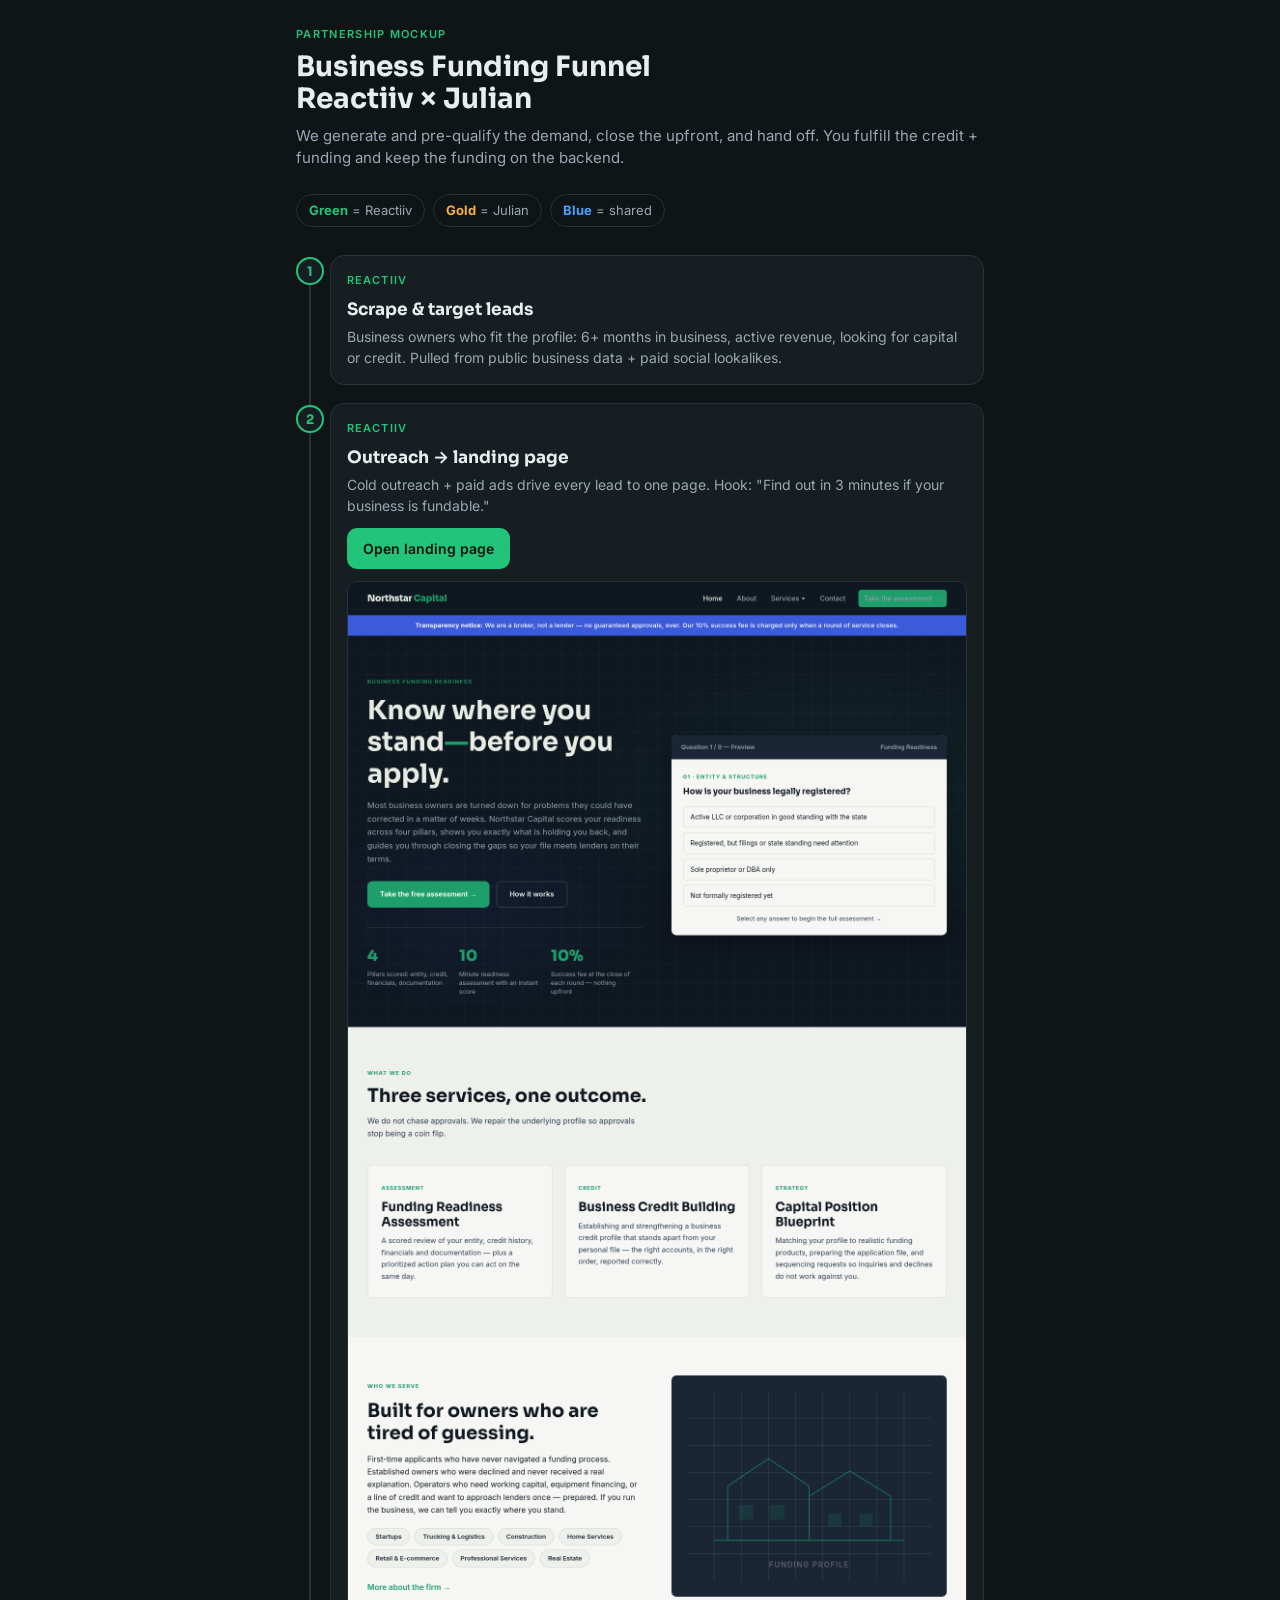
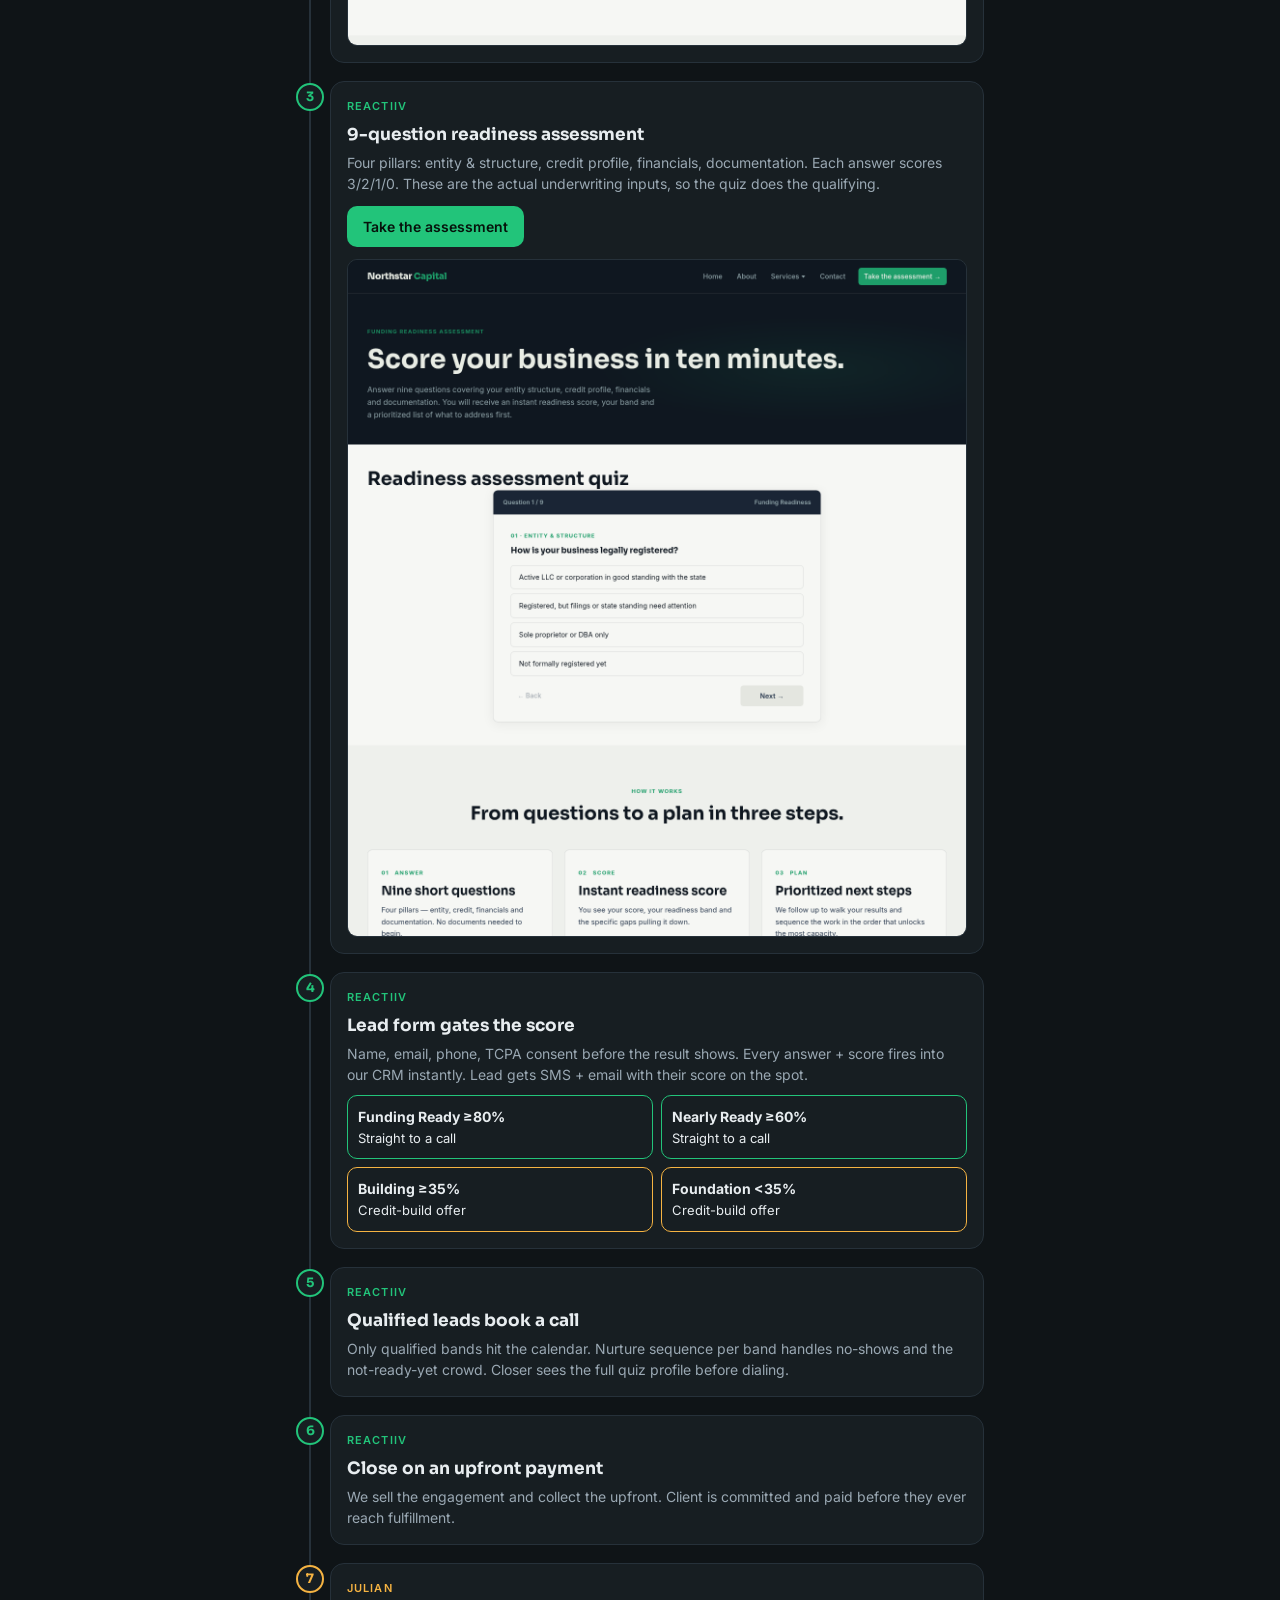
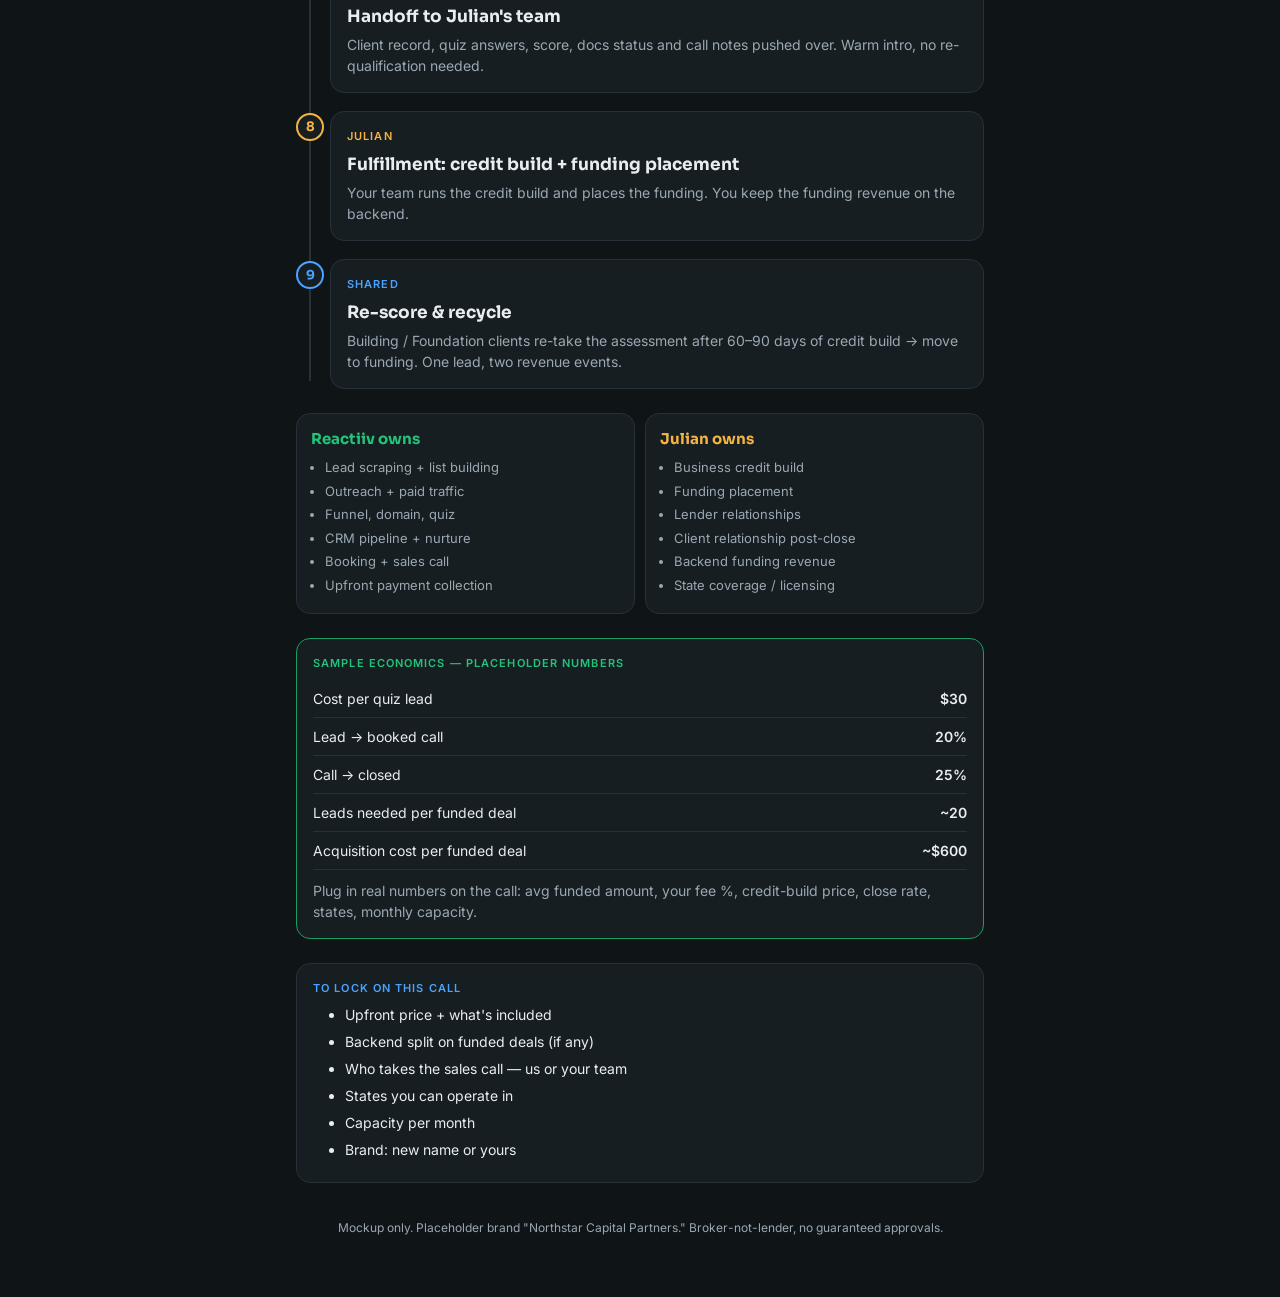
==== index.html @ c7d6a786 "Funnel mockup" ====
<!DOCTYPE html>
<html lang="en">
<head>
<meta charset="UTF-8">
<meta name="viewport" content="width=device-width, initial-scale=1.0">
<title>Funding Funnel — Partnership Mockup</title>
<link href="https://fonts.googleapis.com/css2?family=Sora:wght@600;700&family=Inter:wght@400;500;600&display=swap" rel="stylesheet">
<style>
:root{--bg:#0f1417;--card:#171e22;--line:#26313a;--text:#e8edf0;--muted:#9aa8b3;--em:#22c47a;--em2:#1a9d61;--amber:#f5b342;--blue:#4aa3ff}
*{box-sizing:border-box;margin:0;padding:0}
body{font-family:Inter,system-ui,sans-serif;background:var(--bg);color:var(--text);line-height:1.5;-webkit-font-smoothing:antialiased}
.wrap{max-width:720px;margin:0 auto;padding:20px 16px 60px}
h1,h2,h3{font-family:Sora,Inter,sans-serif}
.tag{display:inline-block;font-size:11px;letter-spacing:.12em;text-transform:uppercase;color:var(--em);font-weight:600;margin-bottom:8px}
h1{font-size:28px;line-height:1.15;margin-bottom:10px}
.sub{color:var(--muted);font-size:15px;margin-bottom:24px}
.pill-row{display:flex;gap:8px;flex-wrap:wrap;margin-bottom:28px}
.pill{border:1px solid var(--line);border-radius:999px;padding:6px 12px;font-size:13px;color:var(--muted)}
.pill b{color:var(--text)}
.flow{position:relative;padding-left:34px}
.flow:before{content:"";position:absolute;left:13px;top:8px;bottom:8px;width:2px;background:var(--line)}
.step{position:relative;margin-bottom:18px}
.step .num{position:absolute;left:-34px;top:2px;width:28px;height:28px;border-radius:50%;background:var(--card);border:2px solid var(--em);color:var(--em);font-weight:700;font-size:13px;display:flex;align-items:center;justify-content:center;font-family:Sora}
.step.j .num{border-color:var(--amber);color:var(--amber)}
.card{background:var(--card);border:1px solid var(--line);border-radius:14px;padding:16px}
.card h3{font-size:17px;margin-bottom:4px}
.owner{font-size:11px;font-weight:600;letter-spacing:.1em;text-transform:uppercase;margin-bottom:8px}
.owner.r{color:var(--em)} .owner.j{color:var(--amber)} .owner.s{color:var(--blue)}
.card p{color:var(--muted);font-size:14px}
.card ul{margin:8px 0 0 16px;color:var(--muted);font-size:14px}
.card li{margin-bottom:3px}
.btn{display:inline-block;margin-top:12px;background:var(--em);color:#06120b;font-weight:600;padding:10px 16px;border-radius:10px;text-decoration:none;font-size:14px}
.btn.ghost{background:transparent;border:1px solid var(--line);color:var(--text);margin-left:6px}
.shot{width:100%;border-radius:10px;border:1px solid var(--line);margin-top:12px;display:block}
.bands{display:grid;grid-template-columns:1fr 1fr;gap:8px;margin-top:10px}
.band{border-radius:10px;padding:10px;font-size:13px;border:1px solid var(--line)}
.band b{display:block;font-size:14px;margin-bottom:2px}
.band.g{border-color:var(--em)} .band.y{border-color:var(--amber)}
.split{display:grid;grid-template-columns:1fr 1fr;gap:10px;margin-top:24px}
.side{background:var(--card);border:1px solid var(--line);border-radius:14px;padding:14px}
.side h3{font-size:15px;margin-bottom:8px}
.side.r h3{color:var(--em)} .side.j h3{color:var(--amber)}
.side li{font-size:13px;color:var(--muted);margin-left:14px;margin-bottom:4px}
.money{margin-top:24px}
.money .card{border-color:var(--em2)}
.row{display:flex;justify-content:space-between;padding:8px 0;border-bottom:1px solid var(--line);font-size:14px}
.row:last-child{border-bottom:0}
.row span:last-child{font-weight:600}
.note{font-size:12px;color:var(--muted);margin-top:10px}
.q{margin-top:24px}
.q li{color:var(--text);font-size:14px;margin-left:16px;margin-bottom:6px}
footer{margin-top:36px;font-size:12px;color:var(--muted);text-align:center}
@media(max-width:420px){.split{grid-template-columns:1fr}h1{font-size:24px}}
</style>
</head>
<body>
<div class="wrap">
  <span class="tag">Partnership mockup</span>
  <h1>Business Funding Funnel<br>Reactiiv × Julian</h1>
  <p class="sub">We generate and pre-qualify the demand, close the upfront, and hand off. You fulfill the credit + funding and keep the funding on the backend.</p>

  <div class="pill-row">
    <span class="pill"><b style="color:var(--em)">Green</b> = Reactiiv</span>
    <span class="pill"><b style="color:var(--amber)">Gold</b> = Julian</span>
    <span class="pill"><b style="color:var(--blue)">Blue</b> = shared</span>
  </div>

  <div class="flow">
    <div class="step"><div class="num">1</div><div class="card">
      <div class="owner r">Reactiiv</div>
      <h3>Scrape & target leads</h3>
      <p>Business owners who fit the profile: 6+ months in business, active revenue, looking for capital or credit. Pulled from public business data + paid social lookalikes.</p>
    </div></div>

    <div class="step"><div class="num">2</div><div class="card">
      <div class="owner r">Reactiiv</div>
      <h3>Outreach → landing page</h3>
      <p>Cold outreach + paid ads drive every lead to one page. Hook: "Find out in 3 minutes if your business is fundable."</p>
      <a class="btn" href="funnel/index.html">Open landing page</a>
      <img class="shot" src="assets/northstar-home.png" alt="Landing page">
    </div></div>

    <div class="step"><div class="num">3</div><div class="card">
      <div class="owner r">Reactiiv</div>
      <h3>9-question readiness assessment</h3>
      <p>Four pillars: entity & structure, credit profile, financials, documentation. Each answer scores 3/2/1/0. These are the actual underwriting inputs, so the quiz does the qualifying.</p>
      <a class="btn" href="funnel/assessment.html">Take the assessment</a>
      <img class="shot" src="assets/northstar-assessment.png" alt="Assessment">
    </div></div>

    <div class="step"><div class="num">4</div><div class="card">
      <div class="owner r">Reactiiv</div>
      <h3>Lead form gates the score</h3>
      <p>Name, email, phone, TCPA consent before the result shows. Every answer + score fires into our CRM instantly. Lead gets SMS + email with their score on the spot.</p>
      <div class="bands">
        <div class="band g"><b>Funding Ready ≥80%</b>Straight to a call</div>
        <div class="band g"><b>Nearly Ready ≥60%</b>Straight to a call</div>
        <div class="band y"><b>Building ≥35%</b>Credit-build offer</div>
        <div class="band y"><b>Foundation &lt;35%</b>Credit-build offer</div>
      </div>
    </div></div>

    <div class="step"><div class="num">5</div><div class="card">
      <div class="owner r">Reactiiv</div>
      <h3>Qualified leads book a call</h3>
      <p>Only qualified bands hit the calendar. Nurture sequence per band handles no-shows and the not-ready-yet crowd. Closer sees the full quiz profile before dialing.</p>
    </div></div>

    <div class="step"><div class="num">6</div><div class="card">
      <div class="owner r">Reactiiv</div>
      <h3>Close on an upfront payment</h3>
      <p>We sell the engagement and collect the upfront. Client is committed and paid before they ever reach fulfillment.</p>
    </div></div>

    <div class="step j"><div class="num">7</div><div class="card">
      <div class="owner j">Julian</div>
      <h3>Handoff to Julian's team</h3>
      <p>Client record, quiz answers, score, docs status and call notes pushed over. Warm intro, no re-qualification needed.</p>
    </div></div>

    <div class="step j"><div class="num">8</div><div class="card">
      <div class="owner j">Julian</div>
      <h3>Fulfillment: credit build + funding placement</h3>
      <p>Your team runs the credit build and places the funding. You keep the funding revenue on the backend.</p>
    </div></div>

    <div class="step"><div class="num" style="border-color:var(--blue);color:var(--blue)">9</div><div class="card">
      <div class="owner s">Shared</div>
      <h3>Re-score & recycle</h3>
      <p>Building / Foundation clients re-take the assessment after 60–90 days of credit build → move to funding. One lead, two revenue events.</p>
    </div></div>
  </div>

  <div class="split">
    <div class="side r"><h3>Reactiiv owns</h3><ul>
      <li>Lead scraping + list building</li><li>Outreach + paid traffic</li><li>Funnel, domain, quiz</li><li>CRM pipeline + nurture</li><li>Booking + sales call</li><li>Upfront payment collection</li></ul></div>
    <div class="side j"><h3>Julian owns</h3><ul>
      <li>Business credit build</li><li>Funding placement</li><li>Lender relationships</li><li>Client relationship post-close</li><li>Backend funding revenue</li><li>State coverage / licensing</li></ul></div>
  </div>

  <div class="money">
    <div class="card">
      <div class="owner r">Sample economics — placeholder numbers</div>
      <div class="row"><span>Cost per quiz lead</span><span>$30</span></div>
      <div class="row"><span>Lead → booked call</span><span>20%</span></div>
      <div class="row"><span>Call → closed</span><span>25%</span></div>
      <div class="row"><span>Leads needed per funded deal</span><span>~20</span></div>
      <div class="row"><span>Acquisition cost per funded deal</span><span>~$600</span></div>
      <p class="note">Plug in real numbers on the call: avg funded amount, your fee %, credit-build price, close rate, states, monthly capacity.</p>
    </div>
  </div>

  <div class="q">
    <div class="card">
      <div class="owner s">To lock on this call</div>
      <ul>
        <li>Upfront price + what's included</li>
        <li>Backend split on funded deals (if any)</li>
        <li>Who takes the sales call — us or your team</li>
        <li>States you can operate in</li>
        <li>Capacity per month</li>
        <li>Brand: new name or yours</li>
      </ul>
    </div>
  </div>

  <footer>Mockup only. Placeholder brand "Northstar Capital Partners." Broker-not-lender, no guaranteed approvals.</footer>
</div>
</body>
</html>
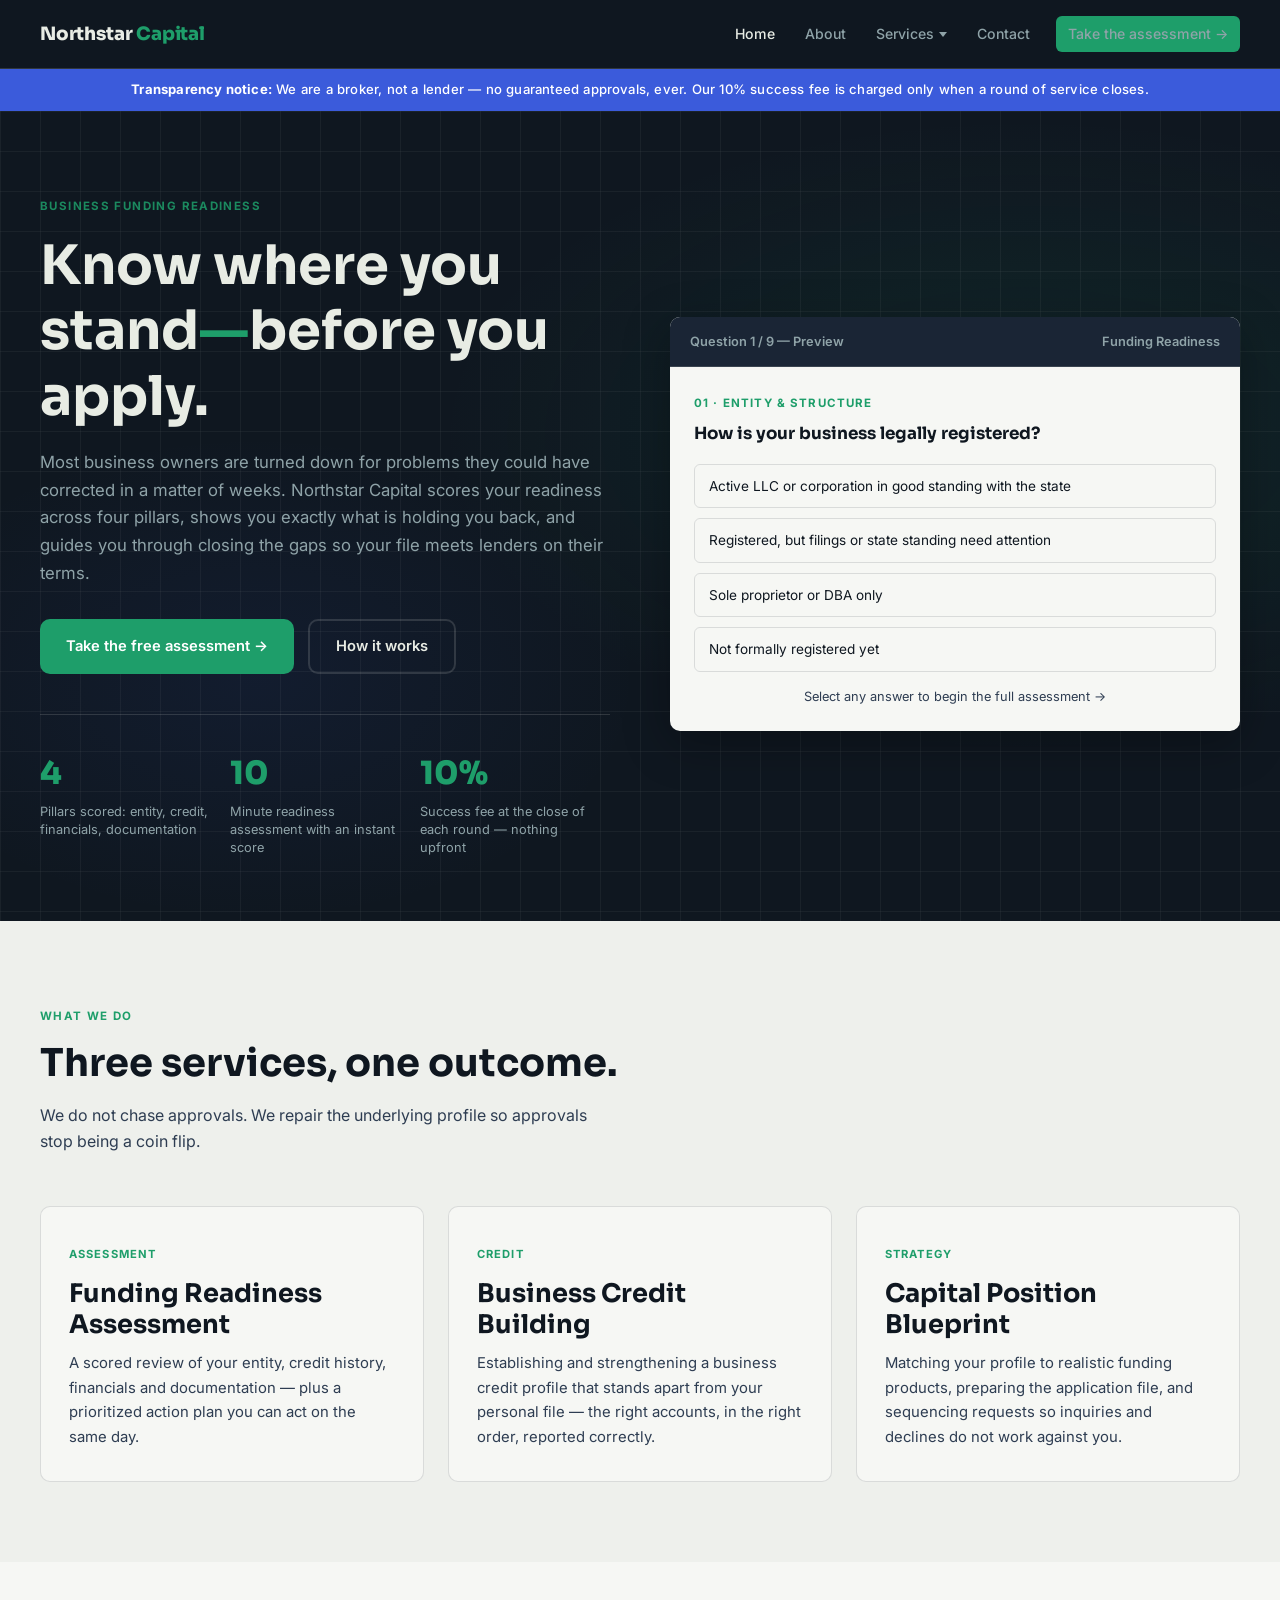
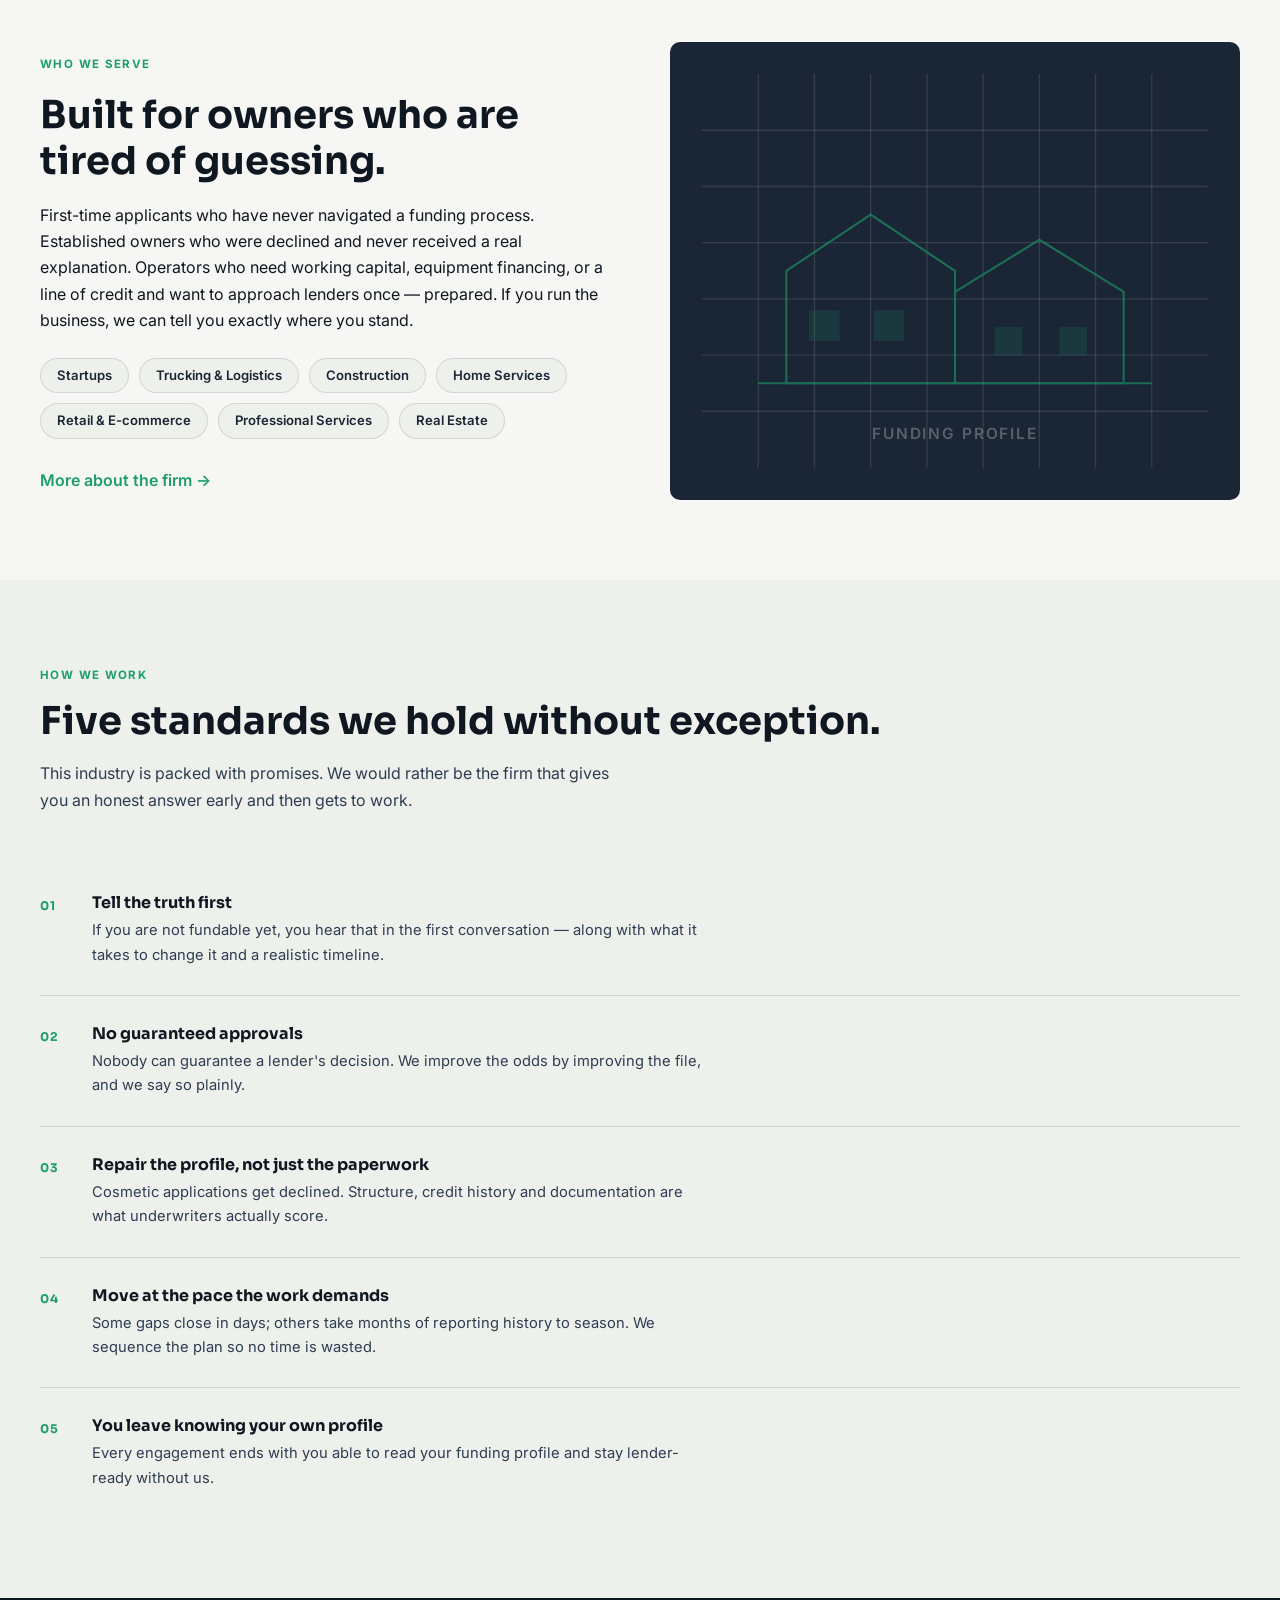
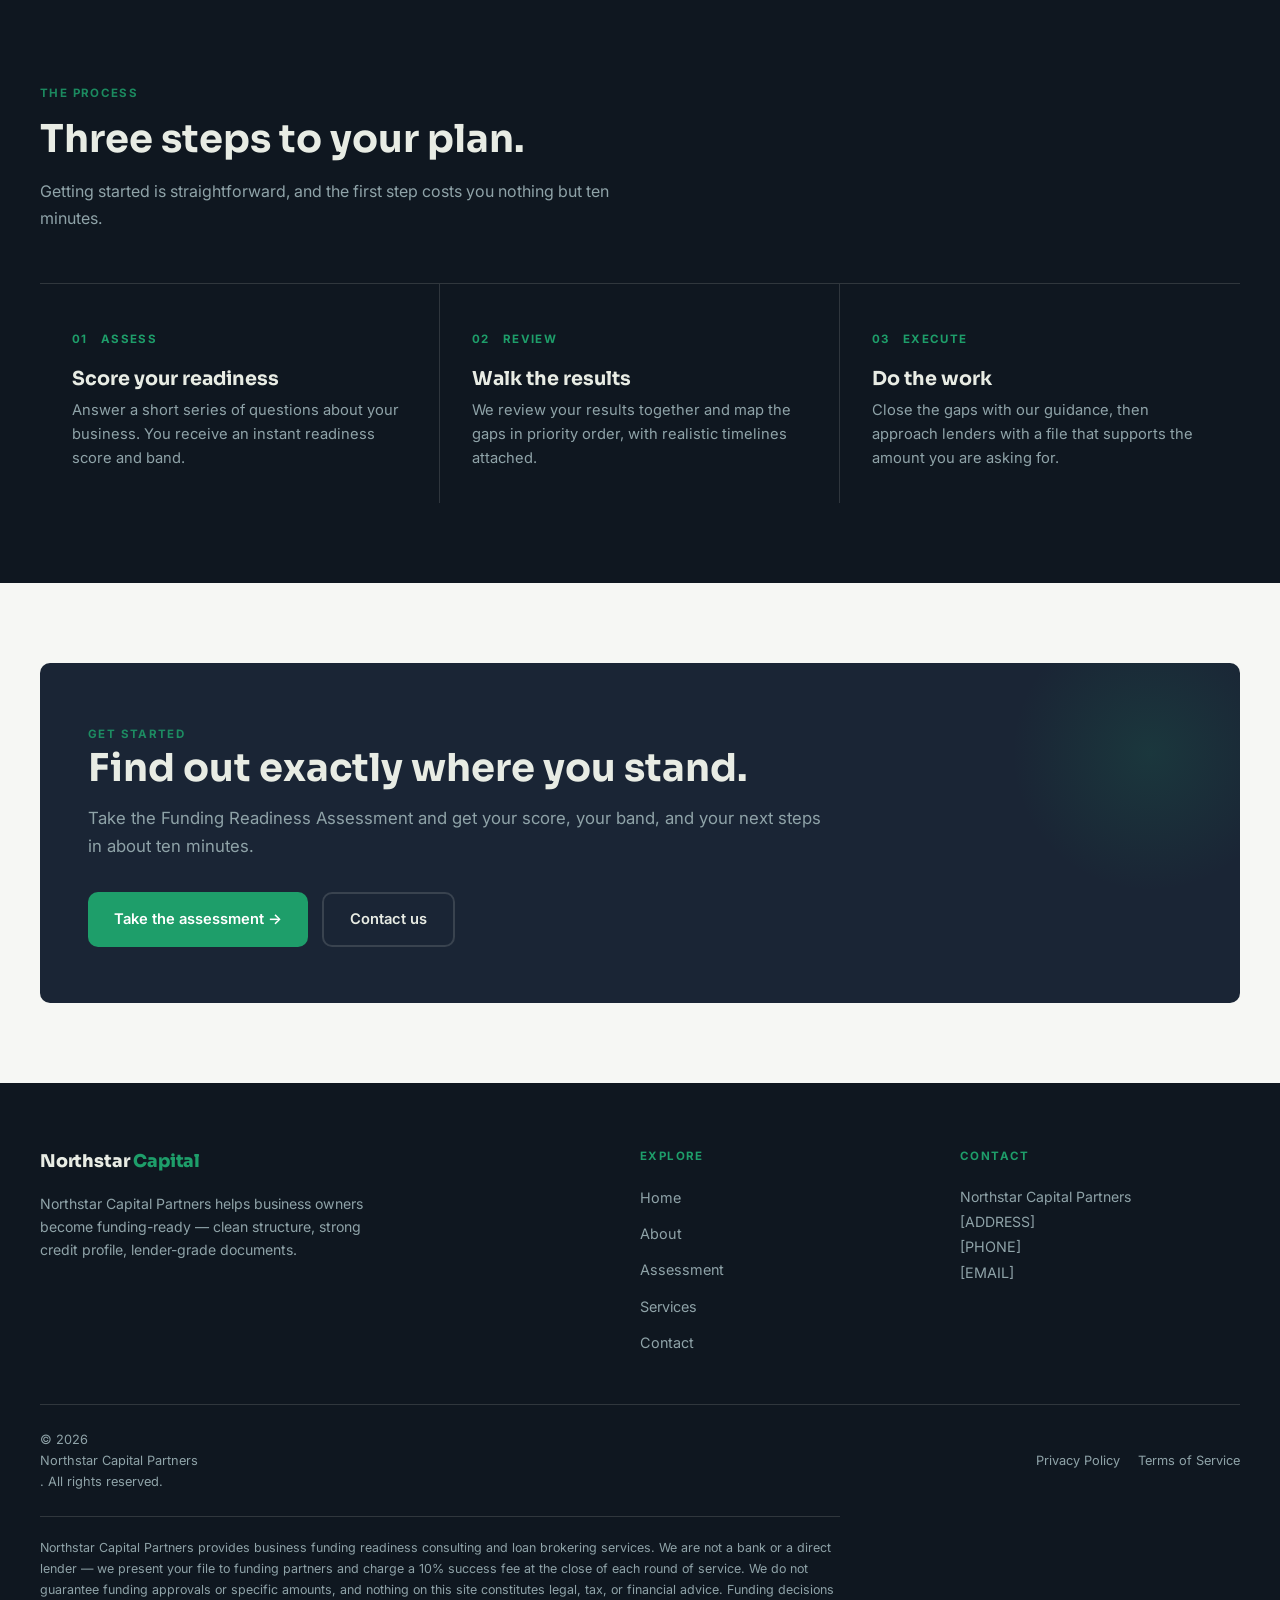
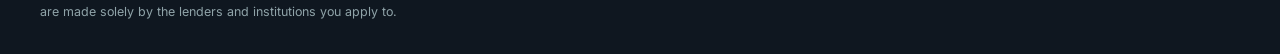
==== commit d0697130: "Funnel at root, overview deck under /overview" ====
--- a/index.html
+++ b/index.html
@@ -1,170 +1,392 @@
 <!DOCTYPE html>
 <html lang="en">
 <head>
-<meta charset="UTF-8">
-<meta name="viewport" content="width=device-width, initial-scale=1.0">
-<title>Funding Funnel — Partnership Mockup</title>
-<link href="https://fonts.googleapis.com/css2?family=Sora:wght@600;700&family=Inter:wght@400;500;600&display=swap" rel="stylesheet">
-<style>
-:root{--bg:#0f1417;--card:#171e22;--line:#26313a;--text:#e8edf0;--muted:#9aa8b3;--em:#22c47a;--em2:#1a9d61;--amber:#f5b342;--blue:#4aa3ff}
-*{box-sizing:border-box;margin:0;padding:0}
-body{font-family:Inter,system-ui,sans-serif;background:var(--bg);color:var(--text);line-height:1.5;-webkit-font-smoothing:antialiased}
-.wrap{max-width:720px;margin:0 auto;padding:20px 16px 60px}
-h1,h2,h3{font-family:Sora,Inter,sans-serif}
-.tag{display:inline-block;font-size:11px;letter-spacing:.12em;text-transform:uppercase;color:var(--em);font-weight:600;margin-bottom:8px}
-h1{font-size:28px;line-height:1.15;margin-bottom:10px}
-.sub{color:var(--muted);font-size:15px;margin-bottom:24px}
-.pill-row{display:flex;gap:8px;flex-wrap:wrap;margin-bottom:28px}
-.pill{border:1px solid var(--line);border-radius:999px;padding:6px 12px;font-size:13px;color:var(--muted)}
-.pill b{color:var(--text)}
-.flow{position:relative;padding-left:34px}
-.flow:before{content:"";position:absolute;left:13px;top:8px;bottom:8px;width:2px;background:var(--line)}
-.step{position:relative;margin-bottom:18px}
-.step .num{position:absolute;left:-34px;top:2px;width:28px;height:28px;border-radius:50%;background:var(--card);border:2px solid var(--em);color:var(--em);font-weight:700;font-size:13px;display:flex;align-items:center;justify-content:center;font-family:Sora}
-.step.j .num{border-color:var(--amber);color:var(--amber)}
-.card{background:var(--card);border:1px solid var(--line);border-radius:14px;padding:16px}
-.card h3{font-size:17px;margin-bottom:4px}
-.owner{font-size:11px;font-weight:600;letter-spacing:.1em;text-transform:uppercase;margin-bottom:8px}
-.owner.r{color:var(--em)} .owner.j{color:var(--amber)} .owner.s{color:var(--blue)}
-.card p{color:var(--muted);font-size:14px}
-.card ul{margin:8px 0 0 16px;color:var(--muted);font-size:14px}
-.card li{margin-bottom:3px}
-.btn{display:inline-block;margin-top:12px;background:var(--em);color:#06120b;font-weight:600;padding:10px 16px;border-radius:10px;text-decoration:none;font-size:14px}
-.btn.ghost{background:transparent;border:1px solid var(--line);color:var(--text);margin-left:6px}
-.shot{width:100%;border-radius:10px;border:1px solid var(--line);margin-top:12px;display:block}
-.bands{display:grid;grid-template-columns:1fr 1fr;gap:8px;margin-top:10px}
-.band{border-radius:10px;padding:10px;font-size:13px;border:1px solid var(--line)}
-.band b{display:block;font-size:14px;margin-bottom:2px}
-.band.g{border-color:var(--em)} .band.y{border-color:var(--amber)}
-.split{display:grid;grid-template-columns:1fr 1fr;gap:10px;margin-top:24px}
-.side{background:var(--card);border:1px solid var(--line);border-radius:14px;padding:14px}
-.side h3{font-size:15px;margin-bottom:8px}
-.side.r h3{color:var(--em)} .side.j h3{color:var(--amber)}
-.side li{font-size:13px;color:var(--muted);margin-left:14px;margin-bottom:4px}
-.money{margin-top:24px}
-.money .card{border-color:var(--em2)}
-.row{display:flex;justify-content:space-between;padding:8px 0;border-bottom:1px solid var(--line);font-size:14px}
-.row:last-child{border-bottom:0}
-.row span:last-child{font-weight:600}
-.note{font-size:12px;color:var(--muted);margin-top:10px}
-.q{margin-top:24px}
-.q li{color:var(--text);font-size:14px;margin-left:16px;margin-bottom:6px}
-footer{margin-top:36px;font-size:12px;color:var(--muted);text-align:center}
-@media(max-width:420px){.split{grid-template-columns:1fr}h1{font-size:24px}}
-</style>
+  <meta charset="utf-8">
+  <meta name="viewport" content="width=device-width, initial-scale=1">
+  <title>Northstar Capital Partners | Business Funding Readiness</title>
+  <meta name="description" content="Northstar Capital Partners helps business owners become funding-ready. Score your entity, credit, financials and documentation with our free readiness assessment.">
+  <link rel="stylesheet" href="assets/styles.css">
+  <link rel="preconnect" href="https://fonts.googleapis.com">
+  <link rel="preconnect" href="https://fonts.gstatic.com" crossorigin>
 </head>
 <body>
-<div class="wrap">
-  <span class="tag">Partnership mockup</span>
-  <h1>Business Funding Funnel<br>Reactiiv × Julian</h1>
-  <p class="sub">We generate and pre-qualify the demand, close the upfront, and hand off. You fulfill the credit + funding and keep the funding on the backend.</p>
-
-  <div class="pill-row">
-    <span class="pill"><b style="color:var(--em)">Green</b> = Reactiiv</span>
-    <span class="pill"><b style="color:var(--amber)">Gold</b> = Julian</span>
-    <span class="pill"><b style="color:var(--blue)">Blue</b> = shared</span>
+
+<!-- Skip link -->
+<a class="skip-link" href="#main">Skip to content</a>
+
+<!-- ============================================================
+     HEADER
+     ============================================================ -->
+<header class="site-head">
+  <div class="wrap">
+    <a href="index.html" class="brandmark" aria-label="Northstar Capital Partners — Home">
+      Northstar <span>Capital</span>
+    </a>
+
+    <!-- Desktop nav -->
+    <nav class="nav-links" aria-label="Primary navigation">
+      <a href="index.html" class="active">Home</a>
+      <a href="about.html">About</a>
+
+      <div class="nav-drop">
+        <button class="nav-drop__btn" type="button" aria-expanded="false" aria-haspopup="true">
+          Services <span class="nav-drop__caret" aria-hidden="true"></span>
+        </button>
+        <div class="nav-drop__menu" role="menu">
+          <a href="business.html" role="menuitem">Business</a>
+          <a href="business.html#personal" role="menuitem">Personal</a>
+          <a href="business.html#real-estate" role="menuitem">Real Estate</a>
+        </div>
+      </div>
+
+      <a href="contact.html">Contact</a>
+      <a href="assessment.html" class="btn btn--primary btn--sm nav-cta">Take the assessment →</a>
+    </nav>
+
+    <!-- Mobile toggle -->
+    <button class="nav-toggle" id="nav-toggle" type="button" aria-label="Toggle menu" aria-expanded="false">
+      <span></span><span></span><span></span>
+    </button>
   </div>
-
-  <div class="flow">
-    <div class="step"><div class="num">1</div><div class="card">
-      <div class="owner r">Reactiiv</div>
-      <h3>Scrape & target leads</h3>
-      <p>Business owners who fit the profile: 6+ months in business, active revenue, looking for capital or credit. Pulled from public business data + paid social lookalikes.</p>
-    </div></div>
-
-    <div class="step"><div class="num">2</div><div class="card">
-      <div class="owner r">Reactiiv</div>
-      <h3>Outreach → landing page</h3>
-      <p>Cold outreach + paid ads drive every lead to one page. Hook: "Find out in 3 minutes if your business is fundable."</p>
-      <a class="btn" href="funnel/index.html">Open landing page</a>
-      <img class="shot" src="assets/northstar-home.png" alt="Landing page">
-    </div></div>
-
-    <div class="step"><div class="num">3</div><div class="card">
-      <div class="owner r">Reactiiv</div>
-      <h3>9-question readiness assessment</h3>
-      <p>Four pillars: entity & structure, credit profile, financials, documentation. Each answer scores 3/2/1/0. These are the actual underwriting inputs, so the quiz does the qualifying.</p>
-      <a class="btn" href="funnel/assessment.html">Take the assessment</a>
-      <img class="shot" src="assets/northstar-assessment.png" alt="Assessment">
-    </div></div>
-
-    <div class="step"><div class="num">4</div><div class="card">
-      <div class="owner r">Reactiiv</div>
-      <h3>Lead form gates the score</h3>
-      <p>Name, email, phone, TCPA consent before the result shows. Every answer + score fires into our CRM instantly. Lead gets SMS + email with their score on the spot.</p>
-      <div class="bands">
-        <div class="band g"><b>Funding Ready ≥80%</b>Straight to a call</div>
-        <div class="band g"><b>Nearly Ready ≥60%</b>Straight to a call</div>
-        <div class="band y"><b>Building ≥35%</b>Credit-build offer</div>
-        <div class="band y"><b>Foundation &lt;35%</b>Credit-build offer</div>
-      </div>
-    </div></div>
-
-    <div class="step"><div class="num">5</div><div class="card">
-      <div class="owner r">Reactiiv</div>
-      <h3>Qualified leads book a call</h3>
-      <p>Only qualified bands hit the calendar. Nurture sequence per band handles no-shows and the not-ready-yet crowd. Closer sees the full quiz profile before dialing.</p>
-    </div></div>
-
-    <div class="step"><div class="num">6</div><div class="card">
-      <div class="owner r">Reactiiv</div>
-      <h3>Close on an upfront payment</h3>
-      <p>We sell the engagement and collect the upfront. Client is committed and paid before they ever reach fulfillment.</p>
-    </div></div>
-
-    <div class="step j"><div class="num">7</div><div class="card">
-      <div class="owner j">Julian</div>
-      <h3>Handoff to Julian's team</h3>
-      <p>Client record, quiz answers, score, docs status and call notes pushed over. Warm intro, no re-qualification needed.</p>
-    </div></div>
-
-    <div class="step j"><div class="num">8</div><div class="card">
-      <div class="owner j">Julian</div>
-      <h3>Fulfillment: credit build + funding placement</h3>
-      <p>Your team runs the credit build and places the funding. You keep the funding revenue on the backend.</p>
-    </div></div>
-
-    <div class="step"><div class="num" style="border-color:var(--blue);color:var(--blue)">9</div><div class="card">
-      <div class="owner s">Shared</div>
-      <h3>Re-score & recycle</h3>
-      <p>Building / Foundation clients re-take the assessment after 60–90 days of credit build → move to funding. One lead, two revenue events.</p>
-    </div></div>
+</header>
+
+<!-- Mobile nav -->
+<nav class="mobile-nav" id="mobile-nav" aria-label="Mobile navigation">
+  <a href="index.html">Home</a>
+  <a href="about.html">About</a>
+  <a href="business.html">Services</a>
+  <a href="contact.html">Contact</a>
+  <a href="assessment.html" class="btn btn--primary">Take the assessment →</a>
+</nav>
+
+<!-- ============================================================
+     MAIN
+     ============================================================ -->
+<main id="main">
+
+  <!-- Trust bar -->
+  <div class="trust-bar" role="alert">
+    <strong>Transparency notice:</strong> We are a broker, not a lender — no guaranteed approvals, ever. Our <span data-fee></span> success fee is charged only when a round of service closes.
   </div>
 
-  <div class="split">
-    <div class="side r"><h3>Reactiiv owns</h3><ul>
-      <li>Lead scraping + list building</li><li>Outreach + paid traffic</li><li>Funnel, domain, quiz</li><li>CRM pipeline + nurture</li><li>Booking + sales call</li><li>Upfront payment collection</li></ul></div>
-    <div class="side j"><h3>Julian owns</h3><ul>
-      <li>Business credit build</li><li>Funding placement</li><li>Lender relationships</li><li>Client relationship post-close</li><li>Backend funding revenue</li><li>State coverage / licensing</li></ul></div>
+  <!-- ── HERO ── -->
+  <section class="hero" aria-labelledby="hero-h1">
+    <div class="hero__grid" aria-hidden="true"></div>
+    <div class="wrap">
+      <div class="hero__cols">
+
+        <!-- Left: copy -->
+        <div class="hero__left">
+          <span class="eyebrow eyebrow--light">Business Funding Readiness</span>
+          <h1 id="hero-h1">Know where you stand<em>—</em>before you apply.</h1>
+          <p class="hero__sub">
+            Most business owners are turned down for problems they could have corrected in a matter of weeks.
+            <span data-brand-short></span> scores your readiness across four pillars, shows you exactly what is
+            holding you back, and guides you through closing the gaps so your file meets lenders on their terms.
+          </p>
+          <div class="hero__ctas">
+            <a href="assessment.html" class="btn btn--primary">Take the free assessment →</a>
+            <a href="#process" class="btn btn--ghost">How it works</a>
+          </div>
+
+          <div class="stats" aria-label="Key figures">
+            <div class="stat">
+              <div class="stat__num">4</div>
+              <div class="stat__label">Pillars scored: entity, credit, financials, documentation</div>
+            </div>
+            <div class="stat">
+              <div class="stat__num">10</div>
+              <div class="stat__label">Minute readiness assessment with an instant score</div>
+            </div>
+            <div class="stat">
+              <div class="stat__num" data-fee></div>
+              <div class="stat__label">Success fee at the close of each round — nothing upfront</div>
+            </div>
+          </div>
+        </div>
+
+        <!-- Right: mini-quiz preview -->
+        <div class="hero__aside" aria-label="Assessment preview">
+          <div class="quiz-shell mini-quiz" id="mini-quiz" role="complementary">
+            <div class="quiz__top">
+              <span>Question 1 / 9 — Preview</span>
+              <span>Funding Readiness</span>
+            </div>
+            <div class="quiz__bar" aria-hidden="true">
+              <div class="quiz__bar-fill" style="width:0%"></div>
+            </div>
+            <div class="quiz-body">
+              <span class="quiz__pillar">01 · Entity &amp; Structure</span>
+              <p class="quiz__text">How is your business legally registered?</p>
+              <div class="quiz__opts">
+                <label class="quiz__opt">
+                  <input type="radio" name="preview" style="display:none">
+                  <span>Active LLC or corporation in good standing with the state</span>
+                </label>
+                <label class="quiz__opt">
+                  <input type="radio" name="preview" style="display:none">
+                  <span>Registered, but filings or state standing need attention</span>
+                </label>
+                <label class="quiz__opt">
+                  <input type="radio" name="preview" style="display:none">
+                  <span>Sole proprietor or DBA only</span>
+                </label>
+                <label class="quiz__opt">
+                  <input type="radio" name="preview" style="display:none">
+                  <span>Not formally registered yet</span>
+                </label>
+              </div>
+              <p style="font-size:.8rem;color:var(--ink-500);margin-top:14px;text-align:center">
+                Select any answer to begin the full assessment →
+              </p>
+            </div>
+          </div>
+        </div>
+
+      </div><!-- /.hero__cols -->
+    </div>
+  </section>
+
+  <!-- ── SERVICES ── -->
+  <section class="section section--alt" aria-labelledby="services-h2">
+    <div class="wrap">
+      <div class="sec-head">
+        <span class="eyebrow">What We Do</span>
+        <h2 id="services-h2">Three services, one outcome.</h2>
+        <p>We do not chase approvals. We repair the underlying profile so approvals stop being a coin flip.</p>
+      </div>
+
+      <div class="cards">
+        <article class="card">
+          <span class="card__tag">Assessment</span>
+          <h3>Funding Readiness Assessment</h3>
+          <p>A scored review of your entity, credit history, financials and documentation — plus a prioritized action plan you can act on the same day.</p>
+        </article>
+        <article class="card">
+          <span class="card__tag">Credit</span>
+          <h3>Business Credit Building</h3>
+          <p>Establishing and strengthening a business credit profile that stands apart from your personal file — the right accounts, in the right order, reported correctly.</p>
+        </article>
+        <article class="card">
+          <span class="card__tag">Strategy</span>
+          <h3>Capital Position Blueprint</h3>
+          <p>Matching your profile to realistic funding products, preparing the application file, and sequencing requests so inquiries and declines do not work against you.</p>
+        </article>
+      </div>
+    </div>
+  </section>
+
+  <!-- ── WHO WE SERVE ── -->
+  <section class="section" aria-labelledby="who-h2">
+    <div class="wrap split">
+      <div>
+        <span class="eyebrow">Who We Serve</span>
+        <h2 id="who-h2" style="margin-top:16px">Built for owners who are tired of guessing.</h2>
+        <p style="margin-top:18px">
+          First-time applicants who have never navigated a funding process. Established owners who were declined
+          and never received a real explanation. Operators who need working capital, equipment financing, or a
+          line of credit and want to approach lenders once — prepared. If you run the business, we can tell you
+          exactly where you stand.
+        </p>
+        <div class="markets" aria-label="Industries served">
+          <span class="market">Startups</span>
+          <span class="market">Trucking &amp; Logistics</span>
+          <span class="market">Construction</span>
+          <span class="market">Home Services</span>
+          <span class="market">Retail &amp; E-commerce</span>
+          <span class="market">Professional Services</span>
+          <span class="market">Real Estate</span>
+        </div>
+        <p style="margin-top:28px">
+          <a href="about.html" style="color:var(--emerald);font-weight:600">More about the firm →</a>
+        </p>
+      </div>
+
+      <!-- Decorative art block -->
+      <div class="split__art" aria-hidden="true">
+        <svg viewBox="0 0 360 280" width="100%" preserveAspectRatio="xMidYMid meet" fill="none" xmlns="http://www.w3.org/2000/svg">
+          <g stroke="rgba(232,236,228,.12)" stroke-width="1">
+            <line x1="0" y1="40"  x2="360" y2="40"/>
+            <line x1="0" y1="80"  x2="360" y2="80"/>
+            <line x1="0" y1="120" x2="360" y2="120"/>
+            <line x1="0" y1="160" x2="360" y2="160"/>
+            <line x1="0" y1="200" x2="360" y2="200"/>
+            <line x1="0" y1="240" x2="360" y2="240"/>
+            <line x1="40"  y1="0" x2="40"  y2="280"/>
+            <line x1="80"  y1="0" x2="80"  y2="280"/>
+            <line x1="120" y1="0" x2="120" y2="280"/>
+            <line x1="160" y1="0" x2="160" y2="280"/>
+            <line x1="200" y1="0" x2="200" y2="280"/>
+            <line x1="240" y1="0" x2="240" y2="280"/>
+            <line x1="280" y1="0" x2="280" y2="280"/>
+            <line x1="320" y1="0" x2="320" y2="280"/>
+          </g>
+          <g stroke="#1E9E6A" stroke-width="1.5" opacity=".6">
+            <path d="M60 220 L60 140 L120 100 L180 140 L180 220 Z"/>
+            <path d="M180 220 L180 155 L240 118 L300 155 L300 220 Z"/>
+            <line x1="40" y1="220" x2="320" y2="220"/>
+          </g>
+          <g fill="rgba(30,158,106,.15)">
+            <rect x="76"  y="168" width="22" height="22"/>
+            <rect x="122" y="168" width="22" height="22"/>
+            <rect x="208" y="180" width="20" height="20"/>
+            <rect x="254" y="180" width="20" height="20"/>
+          </g>
+          <text x="180" y="260" text-anchor="middle" fill="rgba(232,236,228,.3)" font-size="11" font-family="Inter,sans-serif" font-weight="600" letter-spacing="0.12em" text-transform="uppercase">FUNDING PROFILE</text>
+        </svg>
+      </div>
+    </div>
+  </section>
+
+  <!-- ── STANDARDS / VALUES ── -->
+  <section class="section section--alt" aria-labelledby="values-h2">
+    <div class="wrap">
+      <div class="sec-head">
+        <span class="eyebrow">How We Work</span>
+        <h2 id="values-h2">Five standards we hold without exception.</h2>
+        <p>This industry is packed with promises. We would rather be the firm that gives you an honest answer early and then gets to work.</p>
+      </div>
+
+      <div class="values">
+        <div class="value-row">
+          <span class="value-n">01</span>
+          <div>
+            <h4>Tell the truth first</h4>
+            <p>If you are not fundable yet, you hear that in the first conversation — along with what it takes to change it and a realistic timeline.</p>
+          </div>
+        </div>
+        <div class="value-row">
+          <span class="value-n">02</span>
+          <div>
+            <h4>No guaranteed approvals</h4>
+            <p>Nobody can guarantee a lender's decision. We improve the odds by improving the file, and we say so plainly.</p>
+          </div>
+        </div>
+        <div class="value-row">
+          <span class="value-n">03</span>
+          <div>
+            <h4>Repair the profile, not just the paperwork</h4>
+            <p>Cosmetic applications get declined. Structure, credit history and documentation are what underwriters actually score.</p>
+          </div>
+        </div>
+        <div class="value-row">
+          <span class="value-n">04</span>
+          <div>
+            <h4>Move at the pace the work demands</h4>
+            <p>Some gaps close in days; others take months of reporting history to season. We sequence the plan so no time is wasted.</p>
+          </div>
+        </div>
+        <div class="value-row">
+          <span class="value-n">05</span>
+          <div>
+            <h4>You leave knowing your own profile</h4>
+            <p>Every engagement ends with you able to read your funding profile and stay lender-ready without us.</p>
+          </div>
+        </div>
+      </div>
+    </div>
+  </section>
+
+  <!-- ── PROCESS ── -->
+  <section class="section process" id="process" aria-labelledby="process-h2">
+    <div class="wrap">
+      <div class="sec-head">
+        <span class="eyebrow eyebrow--light">The Process</span>
+        <h2 id="process-h2" style="color:var(--on-dark)">Three steps to your plan.</h2>
+        <p style="color:var(--on-dark-muted)">Getting started is straightforward, and the first step costs you nothing but ten minutes.</p>
+      </div>
+
+      <div class="rail" role="list">
+        <div class="rail__step" role="listitem">
+          <div class="rail__n">01 &nbsp; Assess</div>
+          <h3>Score your readiness</h3>
+          <p>Answer a short series of questions about your business. You receive an instant readiness score and band.</p>
+        </div>
+        <div class="rail__step" role="listitem">
+          <div class="rail__n">02 &nbsp; Review</div>
+          <h3>Walk the results</h3>
+          <p>We review your results together and map the gaps in priority order, with realistic timelines attached.</p>
+        </div>
+        <div class="rail__step" role="listitem">
+          <div class="rail__n">03 &nbsp; Execute</div>
+          <h3>Do the work</h3>
+          <p>Close the gaps with our guidance, then approach lenders with a file that supports the amount you are asking for.</p>
+        </div>
+      </div>
+    </div>
+  </section>
+
+  <!-- ── CTA BAND ── -->
+  <section class="section">
+    <div class="wrap">
+      <div class="cta-band">
+        <span class="eyebrow eyebrow--light">Get Started</span>
+        <h2>Find out exactly where you stand.</h2>
+        <p>Take the Funding Readiness Assessment and get your score, your band, and your next steps in about ten minutes.</p>
+        <div class="btn-row">
+          <a href="assessment.html" class="btn btn--primary">Take the assessment →</a>
+          <a href="contact.html"    class="btn btn--ghost">Contact us</a>
+        </div>
+      </div>
+    </div>
+  </section>
+
+</main>
+
+<!-- ============================================================
+     FOOTER
+     ============================================================ -->
+<footer class="site-foot" aria-label="Site footer">
+  <div class="wrap">
+    <div class="foot-top">
+      <div class="foot-brand">
+        <span class="brandmark">Northstar <span>Capital</span></span>
+        <p>
+          <span data-brand></span> helps business owners become funding-ready —
+          clean structure, strong credit profile, lender-grade documents.
+        </p>
+      </div>
+
+      <div class="foot-col">
+        <div class="foot-label">Explore</div>
+        <ul>
+          <li><a href="index.html">Home</a></li>
+          <li><a href="about.html">About</a></li>
+          <li><a href="assessment.html">Assessment</a></li>
+          <li><a href="business.html">Services</a></li>
+          <li><a href="contact.html">Contact</a></li>
+        </ul>
+      </div>
+
+      <div class="foot-col">
+        <div class="foot-label">Contact</div>
+        <address>
+          <span data-brand></span><br>
+          [ADDRESS]<br>
+          <a href="tel:[PHONE]">[PHONE]</a><br>
+          <a href="mailto:[EMAIL]">[EMAIL]</a>
+        </address>
+      </div>
+    </div>
+
+    <div class="foot-bottom">
+      <span>© 2026 <span data-brand></span>. All rights reserved.</span>
+      <span>
+        <a href="#">Privacy Policy</a>
+        <a href="#">Terms of Service</a>
+      </span>
+    </div>
+
+    <p class="foot-disclaimer">
+      <span data-brand></span> provides business funding readiness consulting and loan brokering services.
+      We are not a bank or a direct lender — we present your file to funding partners and charge a
+      <span data-fee></span> success fee at the close of each round of service.
+      We do not guarantee funding approvals or specific amounts, and nothing on this site constitutes legal,
+      tax, or financial advice. Funding decisions are made solely by the lenders and institutions you apply to.
+    </p>
   </div>
-
-  <div class="money">
-    <div class="card">
-      <div class="owner r">Sample economics — placeholder numbers</div>
-      <div class="row"><span>Cost per quiz lead</span><span>$30</span></div>
-      <div class="row"><span>Lead → booked call</span><span>20%</span></div>
-      <div class="row"><span>Call → closed</span><span>25%</span></div>
-      <div class="row"><span>Leads needed per funded deal</span><span>~20</span></div>
-      <div class="row"><span>Acquisition cost per funded deal</span><span>~$600</span></div>
-      <p class="note">Plug in real numbers on the call: avg funded amount, your fee %, credit-build price, close rate, states, monthly capacity.</p>
-    </div>
-  </div>
-
-  <div class="q">
-    <div class="card">
-      <div class="owner s">To lock on this call</div>
-      <ul>
-        <li>Upfront price + what's included</li>
-        <li>Backend split on funded deals (if any)</li>
-        <li>Who takes the sales call — us or your team</li>
-        <li>States you can operate in</li>
-        <li>Capacity per month</li>
-        <li>Brand: new name or yours</li>
-      </ul>
-    </div>
-  </div>
-
-  <footer>Mockup only. Placeholder brand "Northstar Capital Partners." Broker-not-lender, no guaranteed approvals.</footer>
-</div>
+</footer>
+
+<script src="assets/app.js"></script>
 </body>
 </html>
--- a/assets/styles.css
+++ b/assets/styles.css
@@ -0,0 +1,1047 @@
+/* ============================================================
+   Northstar Capital Partners — Static Site Stylesheet
+   Brand: Sora (headings) · Inter (body)
+   Palette: #0F1720 dark | #F6F7F4 light | #1E9E6A emerald | #3B5BDB slate-blue
+   ============================================================ */
+
+/* ---------- Google Fonts ---------- */
+@import url('https://fonts.googleapis.com/css2?family=Sora:wght@400;500;600;700;800&family=Inter:wght@400;500;600;700&display=swap');
+
+/* ---------- Design Tokens ---------- */
+:root {
+  /* Colors */
+  --ink:           #0F1720;
+  --ink-700:       #1a2535;
+  --ink-500:       #2e3d52;
+  --surface-1:     #F6F7F4;
+  --surface-2:     #eef0ec;
+  --surface-3:     #e4e6e0;
+  --emerald:       #1E9E6A;
+  --emerald-dark:  #178557;
+  --slate-blue:    #3B5BDB;
+  --slate-dark:    #2d47bf;
+  --on-dark:       #e8ece4;
+  --on-dark-muted: #8fa3a8;
+  --border:        rgba(15,23,32,0.12);
+  --border-dark:   rgba(232,236,228,0.15);
+
+  /* Typography */
+  --font-head:  'Sora', sans-serif;
+  --font-body:  'Inter', sans-serif;
+
+  /* Layout */
+  --wrap:    1200px;
+  --radius:  10px;
+  --radius-sm: 6px;
+
+  /* Fee / Brand (changed in app.js) */
+  --success-fee: 10%;
+}
+
+/* ---------- Reset ---------- */
+*, *::before, *::after { box-sizing: border-box; margin: 0; padding: 0; }
+html { scroll-behavior: smooth; }
+body {
+  font-family: var(--font-body);
+  font-size: 1rem;
+  line-height: 1.65;
+  color: var(--ink);
+  background: var(--surface-1);
+  -webkit-font-smoothing: antialiased;
+}
+img, svg { display: block; max-width: 100%; }
+a { color: inherit; text-decoration: none; }
+button { cursor: pointer; border: none; background: none; font: inherit; }
+ul, ol { list-style: none; }
+address { font-style: normal; }
+
+/* ---------- Typography ---------- */
+h1, h2, h3, h4 {
+  font-family: var(--font-head);
+  font-weight: 700;
+  line-height: 1.2;
+}
+h1 { font-size: clamp(2rem, 4.5vw, 3.4rem); }
+h2 { font-size: clamp(1.6rem, 3.5vw, 2.4rem); }
+h3 { font-size: clamp(1.2rem, 2.5vw, 1.6rem); }
+h4 { font-size: 1.1rem; }
+p { max-width: 68ch; }
+em { font-style: normal; color: var(--emerald); }
+
+/* ---------- Layout ---------- */
+.wrap {
+  width: min(var(--wrap), 100% - 40px);
+  margin-inline: auto;
+}
+.section {
+  padding-block: 80px;
+}
+.section--sm { padding-block: 48px; }
+.section--dark {
+  background: var(--ink);
+  color: var(--on-dark);
+}
+.section--alt { background: var(--surface-2); }
+
+.sec-head { margin-bottom: 52px; }
+.sec-head h2 { margin-top: 12px; }
+.sec-head p  { margin-top: 16px; color: var(--ink-500); max-width: 58ch; }
+.sec-head.center { text-align: center; }
+.sec-head.center p { margin-inline: auto; }
+
+/* ---------- Eyebrow ---------- */
+.eyebrow {
+  display: inline-block;
+  font-family: var(--font-body);
+  font-size: 0.72rem;
+  font-weight: 700;
+  letter-spacing: 0.12em;
+  text-transform: uppercase;
+  color: var(--emerald);
+}
+.eyebrow--light { color: var(--emerald); opacity: .85; }
+
+/* ---------- Skip link ---------- */
+.skip-link {
+  position: absolute;
+  top: -100px;
+  left: 0;
+  background: var(--emerald);
+  color: #fff;
+  padding: 8px 16px;
+  font-size: .85rem;
+  font-weight: 600;
+  z-index: 9999;
+  border-radius: var(--radius-sm);
+}
+.skip-link:focus { top: 8px; }
+
+/* ============================================================
+   HEADER / NAV
+   ============================================================ */
+.site-head {
+  position: sticky;
+  top: 0;
+  z-index: 100;
+  background: var(--ink);
+  border-bottom: 1px solid var(--border-dark);
+}
+.site-head .wrap {
+  display: flex;
+  align-items: center;
+  gap: 24px;
+  height: 68px;
+}
+.brandmark {
+  font-family: var(--font-head);
+  font-size: 1.15rem;
+  font-weight: 800;
+  color: var(--on-dark);
+  letter-spacing: -.01em;
+  white-space: nowrap;
+}
+.brandmark span { color: var(--emerald); }
+
+.nav-links {
+  display: flex;
+  align-items: center;
+  gap: 6px;
+  margin-left: auto;
+}
+.nav-links a {
+  font-size: .88rem;
+  font-weight: 500;
+  color: var(--on-dark-muted);
+  padding: 6px 12px;
+  border-radius: var(--radius-sm);
+  transition: color .18s;
+}
+.nav-links a:hover,
+.nav-links a.active { color: var(--on-dark); }
+
+/* Dropdown */
+.nav-drop { position: relative; }
+.nav-drop__btn {
+  display: flex;
+  align-items: center;
+  gap: 5px;
+  font-size: .88rem;
+  font-weight: 500;
+  color: var(--on-dark-muted);
+  padding: 6px 12px;
+  border-radius: var(--radius-sm);
+  transition: color .18s;
+}
+.nav-drop__btn:hover { color: var(--on-dark); }
+.nav-drop__caret {
+  display: inline-block;
+  width: 0; height: 0;
+  border-left: 4px solid transparent;
+  border-right: 4px solid transparent;
+  border-top: 5px solid currentColor;
+  transition: transform .18s;
+}
+.nav-drop__btn[aria-expanded="true"] .nav-drop__caret { transform: rotate(180deg); }
+.nav-drop__menu {
+  position: absolute;
+  top: calc(100% + 6px);
+  left: 50%;
+  transform: translateX(-50%);
+  background: var(--ink-700);
+  border: 1px solid var(--border-dark);
+  border-radius: var(--radius);
+  padding: 8px;
+  min-width: 180px;
+  display: none;
+  flex-direction: column;
+  gap: 4px;
+  box-shadow: 0 8px 32px rgba(0,0,0,.3);
+}
+.nav-drop__menu.open { display: flex; }
+.nav-drop__menu a {
+  display: block;
+  padding: 9px 14px;
+  font-size: .88rem;
+  color: var(--on-dark-muted);
+  border-radius: var(--radius-sm);
+}
+.nav-drop__menu a:hover { background: var(--ink-500); color: var(--on-dark); }
+
+/* Mobile toggle */
+.nav-toggle {
+  display: none;
+  flex-direction: column;
+  gap: 5px;
+  padding: 6px;
+  margin-left: auto;
+}
+.nav-toggle span {
+  display: block;
+  width: 24px; height: 2px;
+  background: var(--on-dark);
+  border-radius: 2px;
+  transition: transform .2s, opacity .2s;
+}
+.nav-toggle.open span:nth-child(1) { transform: translateY(7px) rotate(45deg); }
+.nav-toggle.open span:nth-child(2) { opacity: 0; }
+.nav-toggle.open span:nth-child(3) { transform: translateY(-7px) rotate(-45deg); }
+
+.nav-cta {
+  margin-left: 8px;
+}
+
+/* Mobile nav */
+.mobile-nav {
+  display: none;
+  position: fixed;
+  inset: 68px 0 0;
+  background: var(--ink);
+  z-index: 99;
+  padding: 24px 20px;
+  overflow-y: auto;
+  flex-direction: column;
+  gap: 4px;
+}
+.mobile-nav.open { display: flex; }
+.mobile-nav a {
+  display: block;
+  padding: 12px 16px;
+  color: var(--on-dark-muted);
+  font-size: 1rem;
+  font-weight: 500;
+  border-radius: var(--radius-sm);
+}
+.mobile-nav a:hover { color: var(--on-dark); background: var(--ink-700); }
+.mobile-nav .btn { margin-top: 16px; text-align: center; }
+
+/* ============================================================
+   BUTTONS
+   ============================================================ */
+.btn {
+  display: inline-flex;
+  align-items: center;
+  gap: 8px;
+  padding: 13px 26px;
+  border-radius: var(--radius);
+  font-family: var(--font-body);
+  font-size: .92rem;
+  font-weight: 600;
+  transition: background .18s, color .18s, box-shadow .18s;
+  white-space: nowrap;
+  cursor: pointer;
+}
+.btn--primary {
+  background: var(--emerald);
+  color: #fff;
+}
+.btn--primary:hover { background: var(--emerald-dark); }
+
+.btn--slate {
+  background: var(--slate-blue);
+  color: #fff;
+}
+.btn--slate:hover { background: var(--slate-dark); }
+
+.btn--outline {
+  background: transparent;
+  border: 2px solid var(--emerald);
+  color: var(--emerald);
+}
+.btn--outline:hover { background: var(--emerald); color: #fff; }
+
+.btn--ghost {
+  background: transparent;
+  border: 2px solid var(--border-dark);
+  color: var(--on-dark);
+}
+.btn--ghost:hover { border-color: var(--emerald); color: var(--emerald); }
+
+.btn--sm { padding: 9px 18px; font-size: .82rem; }
+
+/* ============================================================
+   TRUST BAR
+   ============================================================ */
+.trust-bar {
+  background: var(--slate-blue);
+  color: #fff;
+  font-size: .82rem;
+  font-weight: 500;
+  text-align: center;
+  padding: 10px 20px;
+  letter-spacing: .015em;
+}
+.trust-bar strong { font-weight: 700; }
+
+/* ============================================================
+   HERO
+   ============================================================ */
+.hero {
+  background: var(--ink);
+  color: var(--on-dark);
+  padding-block: 80px 64px;
+  position: relative;
+  overflow: hidden;
+}
+.hero::before {
+  content: '';
+  position: absolute;
+  inset: 0;
+  background: radial-gradient(ellipse 70% 60% at 80% 40%, rgba(30,158,106,.12) 0%, transparent 65%),
+              radial-gradient(ellipse 50% 50% at 20% 70%, rgba(59,91,219,.08) 0%, transparent 60%);
+  pointer-events: none;
+}
+.hero__grid {
+  position: absolute;
+  inset: 0;
+  background-image: linear-gradient(var(--border-dark) 1px, transparent 1px),
+                    linear-gradient(90deg, var(--border-dark) 1px, transparent 1px);
+  background-size: 40px 40px;
+  opacity: .35;
+  pointer-events: none;
+}
+.hero .wrap { position: relative; z-index: 1; }
+
+.hero__cols {
+  display: grid;
+  grid-template-columns: 1fr 1fr;
+  gap: 60px;
+  align-items: center;
+}
+.hero__left {}
+.hero h1 { margin-top: 16px; }
+.hero__sub {
+  margin-top: 20px;
+  font-size: 1.05rem;
+  color: var(--on-dark-muted);
+  max-width: 54ch;
+}
+.hero__ctas {
+  display: flex;
+  flex-wrap: wrap;
+  gap: 14px;
+  margin-top: 32px;
+}
+
+/* Stats row */
+.stats {
+  display: grid;
+  grid-template-columns: repeat(3, 1fr);
+  gap: 0;
+  margin-top: 40px;
+  padding-top: 32px;
+  border-top: 1px solid var(--border-dark);
+}
+.stat__num {
+  font-family: var(--font-head);
+  font-size: 2rem;
+  font-weight: 800;
+  color: var(--emerald);
+}
+.stat__label {
+  font-size: .8rem;
+  color: var(--on-dark-muted);
+  margin-top: 4px;
+  max-width: 22ch;
+  line-height: 1.4;
+}
+
+/* ============================================================
+   QUIZ SHELL (preview + full)
+   ============================================================ */
+.quiz-shell {
+  background: var(--surface-1);
+  border-radius: var(--radius);
+  box-shadow: 0 12px 48px rgba(0,0,0,.3);
+  overflow: hidden;
+}
+.quiz__top {
+  display: flex;
+  justify-content: space-between;
+  align-items: center;
+  padding: 14px 20px;
+  background: var(--ink-700);
+  border-bottom: 1px solid var(--border-dark);
+  font-size: .8rem;
+  font-weight: 600;
+  color: var(--on-dark-muted);
+}
+.quiz__bar {
+  height: 3px;
+  background: var(--border-dark);
+  position: relative;
+}
+.quiz__bar-fill {
+  position: absolute;
+  top: 0; left: 0; height: 100%;
+  background: var(--emerald);
+  transition: width .4s ease;
+}
+.quiz__body { padding: 24px; }
+.quiz__pillar {
+  display: block;
+  font-size: .72rem;
+  font-weight: 700;
+  letter-spacing: .1em;
+  text-transform: uppercase;
+  color: var(--emerald);
+  margin-bottom: 10px;
+}
+.quiz__text {
+  display: block;
+  font-family: var(--font-head);
+  font-size: 1.05rem;
+  font-weight: 700;
+  color: var(--ink);
+  line-height: 1.35;
+}
+.quiz__opts {
+  display: grid;
+  gap: 10px;
+  margin-top: 18px;
+}
+.quiz__opt {
+  display: block;
+  padding: 12px 16px;
+  border: 1.5px solid var(--border);
+  border-radius: var(--radius-sm);
+  cursor: pointer;
+  font-size: .9rem;
+  color: var(--ink);
+  transition: border-color .15s, background .15s;
+  user-select: none;
+}
+.quiz__opt:hover   { border-color: var(--emerald); background: rgba(30,158,106,.06); }
+.quiz__opt.selected { border-color: var(--emerald); background: rgba(30,158,106,.1); font-weight: 600; }
+.quiz__opt input   { display: none; }
+
+.quiz__nav {
+  display: flex;
+  justify-content: space-between;
+  align-items: center;
+  margin-top: 20px;
+  gap: 10px;
+}
+.quiz__back {
+  font-size: .85rem;
+  font-weight: 600;
+  color: var(--ink-500);
+  padding: 8px 14px;
+  border-radius: var(--radius-sm);
+  transition: color .15s;
+}
+.quiz__back:hover { color: var(--ink); }
+.quiz__back:disabled { opacity: .35; cursor: default; }
+
+.quiz__next {
+  background: var(--emerald);
+  color: #fff;
+  padding: 10px 22px;
+  border-radius: var(--radius-sm);
+  font-size: .88rem;
+  font-weight: 600;
+  transition: background .15s;
+  min-width: 130px;
+}
+.quiz__next:hover    { background: var(--emerald-dark); }
+.quiz__next:disabled { background: var(--surface-3); color: var(--ink-500); cursor: default; }
+
+/* ============================================================
+   LEAD FORM (inside quiz)
+   ============================================================ */
+.lead-form { padding: 24px; }
+.lead-form h3 {
+  font-family: var(--font-head);
+  font-size: 1.2rem;
+  font-weight: 700;
+  margin-bottom: 6px;
+}
+.lead-form p { font-size: .88rem; color: var(--ink-500); margin-bottom: 20px; }
+
+.form-group {
+  display: grid;
+  gap: 14px;
+  margin-bottom: 16px;
+}
+.form-row { display: grid; grid-template-columns: 1fr 1fr; gap: 12px; }
+.field { display: flex; flex-direction: column; gap: 5px; }
+.field label {
+  font-size: .8rem;
+  font-weight: 600;
+  color: var(--ink-700);
+  text-transform: uppercase;
+  letter-spacing: .05em;
+}
+.field input,
+.field textarea,
+.field select {
+  padding: 10px 13px;
+  border: 1.5px solid var(--border);
+  border-radius: var(--radius-sm);
+  font: inherit;
+  font-size: .92rem;
+  background: #fff;
+  color: var(--ink);
+  transition: border-color .15s, box-shadow .15s;
+  width: 100%;
+}
+.field input:focus,
+.field textarea:focus,
+.field select:focus {
+  outline: none;
+  border-color: var(--emerald);
+  box-shadow: 0 0 0 3px rgba(30,158,106,.12);
+}
+.field textarea { resize: vertical; min-height: 100px; }
+.field .required-star { color: var(--emerald); margin-left: 2px; }
+
+.tcpa-check {
+  display: flex;
+  gap: 10px;
+  align-items: flex-start;
+  font-size: .8rem;
+  color: var(--ink-500);
+  line-height: 1.5;
+  margin-bottom: 18px;
+}
+.tcpa-check input { margin-top: 3px; flex-shrink: 0; accent-color: var(--emerald); }
+
+/* ============================================================
+   RESULTS PANEL
+   ============================================================ */
+.results { padding: 28px 24px; }
+.results__score-row {
+  display: flex;
+  align-items: baseline;
+  gap: 10px;
+  margin-bottom: 6px;
+}
+.results__pct {
+  font-family: var(--font-head);
+  font-size: 3rem;
+  font-weight: 800;
+  color: var(--emerald);
+}
+.results__band {
+  font-family: var(--font-head);
+  font-size: 1.2rem;
+  font-weight: 700;
+  color: var(--ink);
+}
+.results__summary {
+  font-size: .93rem;
+  color: var(--ink-500);
+  margin-bottom: 22px;
+  max-width: 60ch;
+}
+.results__recs h4 {
+  font-family: var(--font-head);
+  font-size: .85rem;
+  font-weight: 700;
+  text-transform: uppercase;
+  letter-spacing: .08em;
+  color: var(--emerald);
+  margin-bottom: 12px;
+}
+.results__rec-list {
+  display: grid;
+  gap: 8px;
+  margin-bottom: 24px;
+}
+.results__rec-item {
+  display: flex;
+  gap: 10px;
+  font-size: .88rem;
+  color: var(--ink-700);
+  align-items: flex-start;
+}
+.results__rec-item::before {
+  content: '→';
+  color: var(--emerald);
+  font-weight: 700;
+  flex-shrink: 0;
+  margin-top: 1px;
+}
+
+/* Pillar breakdown */
+.pillars {
+  display: grid;
+  gap: 14px;
+  margin-bottom: 24px;
+}
+.pillar-row {
+  display: grid;
+  grid-template-columns: 1fr auto;
+  gap: 8px;
+  align-items: center;
+}
+.pillar-row__name { font-size: .82rem; font-weight: 600; color: var(--ink-700); }
+.pillar-row__bar {
+  grid-column: 1 / -1;
+  height: 6px;
+  background: var(--surface-3);
+  border-radius: 99px;
+  overflow: hidden;
+}
+.pillar-row__fill {
+  height: 100%;
+  background: var(--emerald);
+  border-radius: 99px;
+  transition: width .6s ease;
+}
+.pillar-row__pct { font-size: .78rem; font-weight: 600; color: var(--emerald); }
+
+.results__cta {
+  background: var(--surface-2);
+  border-radius: var(--radius-sm);
+  padding: 16px 20px;
+  font-size: .88rem;
+  color: var(--ink-700);
+}
+.results__cta strong { color: var(--ink); }
+
+/* ============================================================
+   CARDS (services, etc.)
+   ============================================================ */
+.cards {
+  display: grid;
+  grid-template-columns: repeat(auto-fit, minmax(280px, 1fr));
+  gap: 24px;
+}
+.card {
+  background: var(--surface-1);
+  border: 1px solid var(--border);
+  border-radius: var(--radius);
+  padding: 32px 28px;
+  transition: box-shadow .2s, transform .2s;
+}
+.card:hover { box-shadow: 0 8px 32px rgba(0,0,0,.08); transform: translateY(-2px); }
+.card--dark {
+  background: var(--ink-700);
+  border-color: var(--border-dark);
+  color: var(--on-dark);
+}
+.card h3 { margin-top: 0; }
+.card p { font-size: .93rem; color: var(--ink-500); margin-top: 12px; }
+.card--dark p { color: var(--on-dark-muted); }
+.card__tag {
+  display: inline-block;
+  font-size: .7rem;
+  font-weight: 700;
+  letter-spacing: .1em;
+  text-transform: uppercase;
+  color: var(--emerald);
+  margin-bottom: 14px;
+}
+
+/* ============================================================
+   TWO-COLUMN SPLIT
+   ============================================================ */
+.split {
+  display: grid;
+  grid-template-columns: 1fr 1fr;
+  gap: 60px;
+  align-items: center;
+}
+.split__art {
+  display: flex;
+  justify-content: center;
+  align-items: center;
+  padding: 32px;
+  background: var(--ink-700);
+  border-radius: var(--radius);
+  min-height: 300px;
+  color: var(--on-dark-muted);
+  font-size: .9rem;
+  text-align: center;
+}
+
+/* ============================================================
+   MARKETS / CHIPS
+   ============================================================ */
+.markets {
+  display: flex;
+  flex-wrap: wrap;
+  gap: 10px;
+  margin-top: 24px;
+}
+.market {
+  background: var(--surface-2);
+  border: 1px solid var(--border);
+  border-radius: 999px;
+  padding: 6px 16px;
+  font-size: .82rem;
+  font-weight: 600;
+  color: var(--ink-700);
+}
+
+/* ============================================================
+   VALUES / STANDARDS LIST
+   ============================================================ */
+.values { display: grid; gap: 0; }
+.value-row {
+  display: flex;
+  gap: 24px;
+  align-items: flex-start;
+  padding-block: 28px;
+  border-bottom: 1px solid var(--border);
+}
+.value-row:last-child { border-bottom: none; }
+.value-n {
+  font-family: var(--font-head);
+  font-size: .75rem;
+  font-weight: 700;
+  color: var(--emerald);
+  letter-spacing: .08em;
+  white-space: nowrap;
+  min-width: 28px;
+  padding-top: 3px;
+}
+.value-row h4 { font-size: 1rem; }
+.value-row p  { font-size: .92rem; color: var(--ink-500); margin-top: 6px; }
+
+/* ============================================================
+   PROCESS RAIL
+   ============================================================ */
+.process {
+  background: var(--ink);
+  color: var(--on-dark);
+}
+.rail {
+  display: grid;
+  grid-template-columns: repeat(auto-fit, minmax(220px, 1fr));
+  gap: 0;
+  margin-top: 48px;
+  border-top: 1px solid var(--border-dark);
+}
+.rail__step {
+  padding: 40px 32px 32px;
+  border-right: 1px solid var(--border-dark);
+}
+.rail__step:last-child { border-right: none; }
+.rail__n {
+  display: inline-flex;
+  align-items: center;
+  gap: 10px;
+  font-family: var(--font-body);
+  font-size: .72rem;
+  font-weight: 700;
+  letter-spacing: .12em;
+  text-transform: uppercase;
+  color: var(--emerald);
+}
+.rail__step h3 { color: var(--on-dark); margin-top: 16px; font-size: 1.2rem; }
+.rail__step p  { color: var(--on-dark-muted); margin-top: 8px; font-size: .92rem; }
+
+/* ============================================================
+   FACTS TABLE
+   ============================================================ */
+.facts {
+  display: grid;
+  grid-template-columns: repeat(auto-fit, minmax(200px, 1fr));
+  gap: 0;
+  border: 1px solid var(--border);
+  border-radius: var(--radius);
+  overflow: hidden;
+  margin-top: 44px;
+}
+.fact {
+  padding: 24px 28px;
+  border-right: 1px solid var(--border);
+}
+.fact:last-child { border-right: none; }
+.fact__k { font-size: .78rem; font-weight: 700; text-transform: uppercase; letter-spacing: .08em; color: var(--emerald); margin-bottom: 6px; }
+.fact__v { font-size: .92rem; color: var(--ink-700); font-weight: 500; }
+
+/* ============================================================
+   CTA BAND
+   ============================================================ */
+.cta-band {
+  background: var(--ink-700);
+  border-radius: var(--radius);
+  padding: 56px 48px;
+  color: var(--on-dark);
+  position: relative;
+  overflow: hidden;
+}
+.cta-band::before {
+  content: '';
+  position: absolute;
+  top: -60px; right: -60px;
+  width: 300px; height: 300px;
+  background: radial-gradient(circle, rgba(30,158,106,.15) 0%, transparent 65%);
+  pointer-events: none;
+}
+.cta-band h2 { color: var(--on-dark); }
+.cta-band p  { color: var(--on-dark-muted); margin-top: 14px; font-size: 1.05rem; }
+.cta-band .btn-row {
+  display: flex; flex-wrap: wrap; gap: 14px; margin-top: 32px;
+}
+
+/* ============================================================
+   CONTACT FORM PAGE
+   ============================================================ */
+.contact-grid {
+  display: grid;
+  grid-template-columns: 1fr 380px;
+  gap: 60px;
+  align-items: start;
+}
+.contact-form { }
+.contact-aside {
+  background: var(--surface-2);
+  border: 1px solid var(--border);
+  border-radius: var(--radius);
+  padding: 32px 28px;
+}
+.contact-aside h3 { font-size: 1.05rem; }
+.contact-aside p, .contact-aside address {
+  font-size: .9rem;
+  color: var(--ink-500);
+  margin-top: 10px;
+  line-height: 1.8;
+}
+
+/* ============================================================
+   ABOUT — STATS ROW
+   ============================================================ */
+.about-stats {
+  display: grid;
+  grid-template-columns: repeat(4, 1fr);
+  gap: 0;
+  border-radius: var(--radius);
+  overflow: hidden;
+  background: var(--ink);
+  color: var(--on-dark);
+  margin-block: 48px;
+}
+.about-stat {
+  padding: 36px 28px;
+  border-right: 1px solid var(--border-dark);
+}
+.about-stat:last-child { border-right: none; }
+.about-stat__num {
+  font-family: var(--font-head);
+  font-size: 2.2rem;
+  font-weight: 800;
+  color: var(--emerald);
+}
+.about-stat__label { font-size: .82rem; color: var(--on-dark-muted); margin-top: 6px; line-height: 1.4; }
+
+/* ============================================================
+   SOLUTION MARKETS LIST
+   ============================================================ */
+.sol-markets {
+  display: grid;
+  grid-template-columns: repeat(auto-fill, minmax(240px, 1fr));
+  gap: 12px;
+  margin-top: 28px;
+}
+.sol-market {
+  display: flex;
+  gap: 10px;
+  align-items: center;
+  padding: 14px 18px;
+  background: var(--surface-2);
+  border: 1px solid var(--border);
+  border-radius: var(--radius-sm);
+  font-size: .9rem;
+  font-weight: 500;
+  color: var(--ink-700);
+}
+.sol-market::before {
+  content: '';
+  width: 8px; height: 8px;
+  background: var(--emerald);
+  border-radius: 50%;
+  flex-shrink: 0;
+}
+
+/* ============================================================
+   FOOTER
+   ============================================================ */
+.site-foot {
+  background: var(--ink);
+  color: var(--on-dark);
+  padding-top: 64px;
+}
+.foot-top {
+  display: grid;
+  grid-template-columns: 2fr 1fr 1fr;
+  gap: 40px;
+  padding-bottom: 48px;
+  border-bottom: 1px solid var(--border-dark);
+}
+.foot-brand .brandmark { font-size: 1.1rem; }
+.foot-brand p { font-size: .88rem; color: var(--on-dark-muted); margin-top: 16px; max-width: 40ch; }
+.foot-label {
+  font-size: .72rem;
+  font-weight: 700;
+  letter-spacing: .12em;
+  text-transform: uppercase;
+  color: var(--emerald);
+  margin-bottom: 18px;
+}
+.foot-col ul { display: grid; gap: 10px; }
+.foot-col a { font-size: .9rem; color: var(--on-dark-muted); transition: color .15s; }
+.foot-col a:hover { color: var(--on-dark); }
+.foot-col address { font-size: .88rem; color: var(--on-dark-muted); line-height: 1.8; }
+.foot-col address a { color: var(--on-dark-muted); }
+.foot-col address a:hover { color: var(--emerald); }
+
+.foot-bottom {
+  display: flex;
+  justify-content: space-between;
+  align-items: center;
+  flex-wrap: wrap;
+  gap: 12px;
+  padding-block: 24px;
+  font-size: .8rem;
+  color: var(--on-dark-muted);
+}
+.foot-bottom span:last-child { display: flex; gap: 18px; }
+.foot-bottom a { color: var(--on-dark-muted); }
+.foot-bottom a:hover { color: var(--emerald); }
+
+.foot-disclaimer {
+  padding: 20px 0 32px;
+  font-size: .78rem;
+  color: var(--on-dark-muted);
+  line-height: 1.7;
+  border-top: 1px solid var(--border-dark);
+  max-width: 100ch;
+}
+
+/* ============================================================
+   ASSESSMENT — FULL QUIZ PAGE
+   ============================================================ */
+.assessment-hero {
+  background: var(--ink);
+  color: var(--on-dark);
+  padding-block: 64px 48px;
+  position: relative;
+  overflow: hidden;
+}
+.assessment-hero::before {
+  content: '';
+  position: absolute;
+  inset: 0;
+  background: radial-gradient(ellipse 60% 60% at 75% 50%, rgba(30,158,106,.1) 0%, transparent 60%);
+  pointer-events: none;
+}
+.assessment-hero .wrap { position: relative; z-index: 1; }
+.assessment-hero h1 { margin-top: 14px; }
+.assessment-hero p  { margin-top: 16px; color: var(--on-dark-muted); max-width: 60ch; }
+
+.quiz-container {
+  max-width: 700px;
+  margin-inline: auto;
+  background: var(--surface-1);
+  border-radius: var(--radius);
+  border: 1px solid var(--border);
+  box-shadow: 0 4px 24px rgba(0,0,0,.07);
+  overflow: hidden;
+}
+.quiz-q { display: none; padding: 32px 36px; }
+.quiz-q.active { display: block; }
+
+/* ============================================================
+   SUCCESS MESSAGE
+   ============================================================ */
+.success-msg {
+  background: rgba(30,158,106,.08);
+  border: 1.5px solid var(--emerald);
+  border-radius: var(--radius);
+  padding: 20px 24px;
+  font-size: .92rem;
+  color: var(--ink-700);
+  margin-top: 16px;
+  display: none;
+}
+.success-msg.show { display: block; }
+
+/* ============================================================
+   MINI-QUIZ PREVIEW (homepage hero aside)
+   ============================================================ */
+.mini-quiz { min-width: 0; }
+.mini-quiz .quiz-body { padding: 24px; }
+.mini-quiz .quiz__opt { font-size: .85rem; padding: 10px 14px; }
+
+/* ============================================================
+   RESPONSIVE
+   ============================================================ */
+@media (max-width: 960px) {
+  .hero__cols   { grid-template-columns: 1fr; gap: 40px; }
+  .split        { grid-template-columns: 1fr; gap: 40px; }
+  .contact-grid { grid-template-columns: 1fr; }
+  .about-stats  { grid-template-columns: 1fr 1fr; }
+  .foot-top     { grid-template-columns: 1fr 1fr; }
+  .stats        { grid-template-columns: 1fr; gap: 24px; }
+  .rail         { grid-template-columns: 1fr; }
+  .rail__step   { border-right: none; border-bottom: 1px solid var(--border-dark); }
+  .rail__step:last-child { border-bottom: none; }
+  .hero__aside  { max-width: 520px; }
+}
+
+@media (max-width: 680px) {
+  h1 { font-size: 2rem; }
+  h2 { font-size: 1.5rem; }
+  .section { padding-block: 56px; }
+  .nav-links     { display: none; }
+  .nav-toggle    { display: flex; }
+  .about-stats   { grid-template-columns: 1fr 1fr; }
+  .foot-top      { grid-template-columns: 1fr; }
+  .facts         { grid-template-columns: 1fr; }
+  .fact          { border-right: none; border-bottom: 1px solid var(--border); }
+  .fact:last-child { border-bottom: none; }
+  .cta-band      { padding: 36px 24px; }
+  .quiz-q        { padding: 24px 20px; }
+  .form-row      { grid-template-columns: 1fr; }
+  .results__pct  { font-size: 2.2rem; }
+  .about-stats   { grid-template-columns: 1fr; }
+  .about-stat    { border-right: none; border-bottom: 1px solid var(--border-dark); }
+}
+
+@media (max-width: 400px) {
+  .wrap { width: calc(100% - 24px); }
+  .stats { gap: 16px; }
+}
